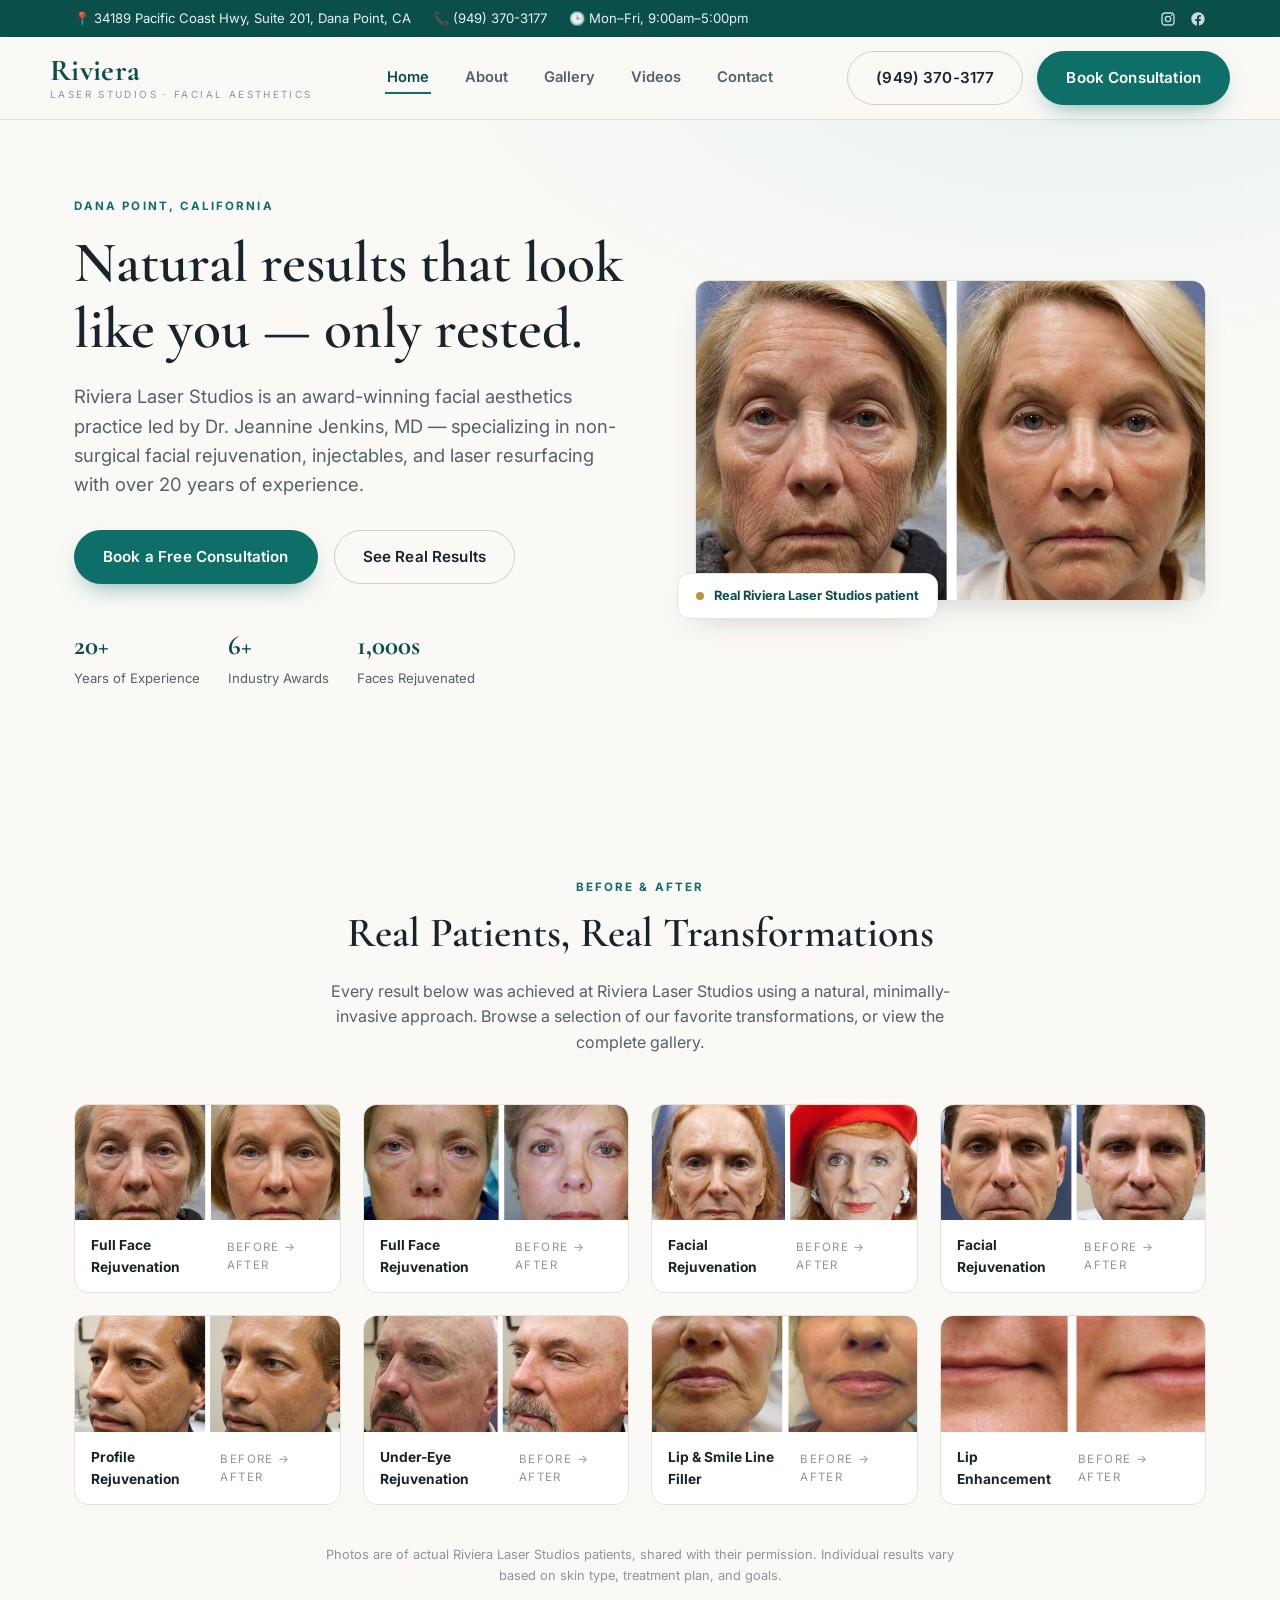
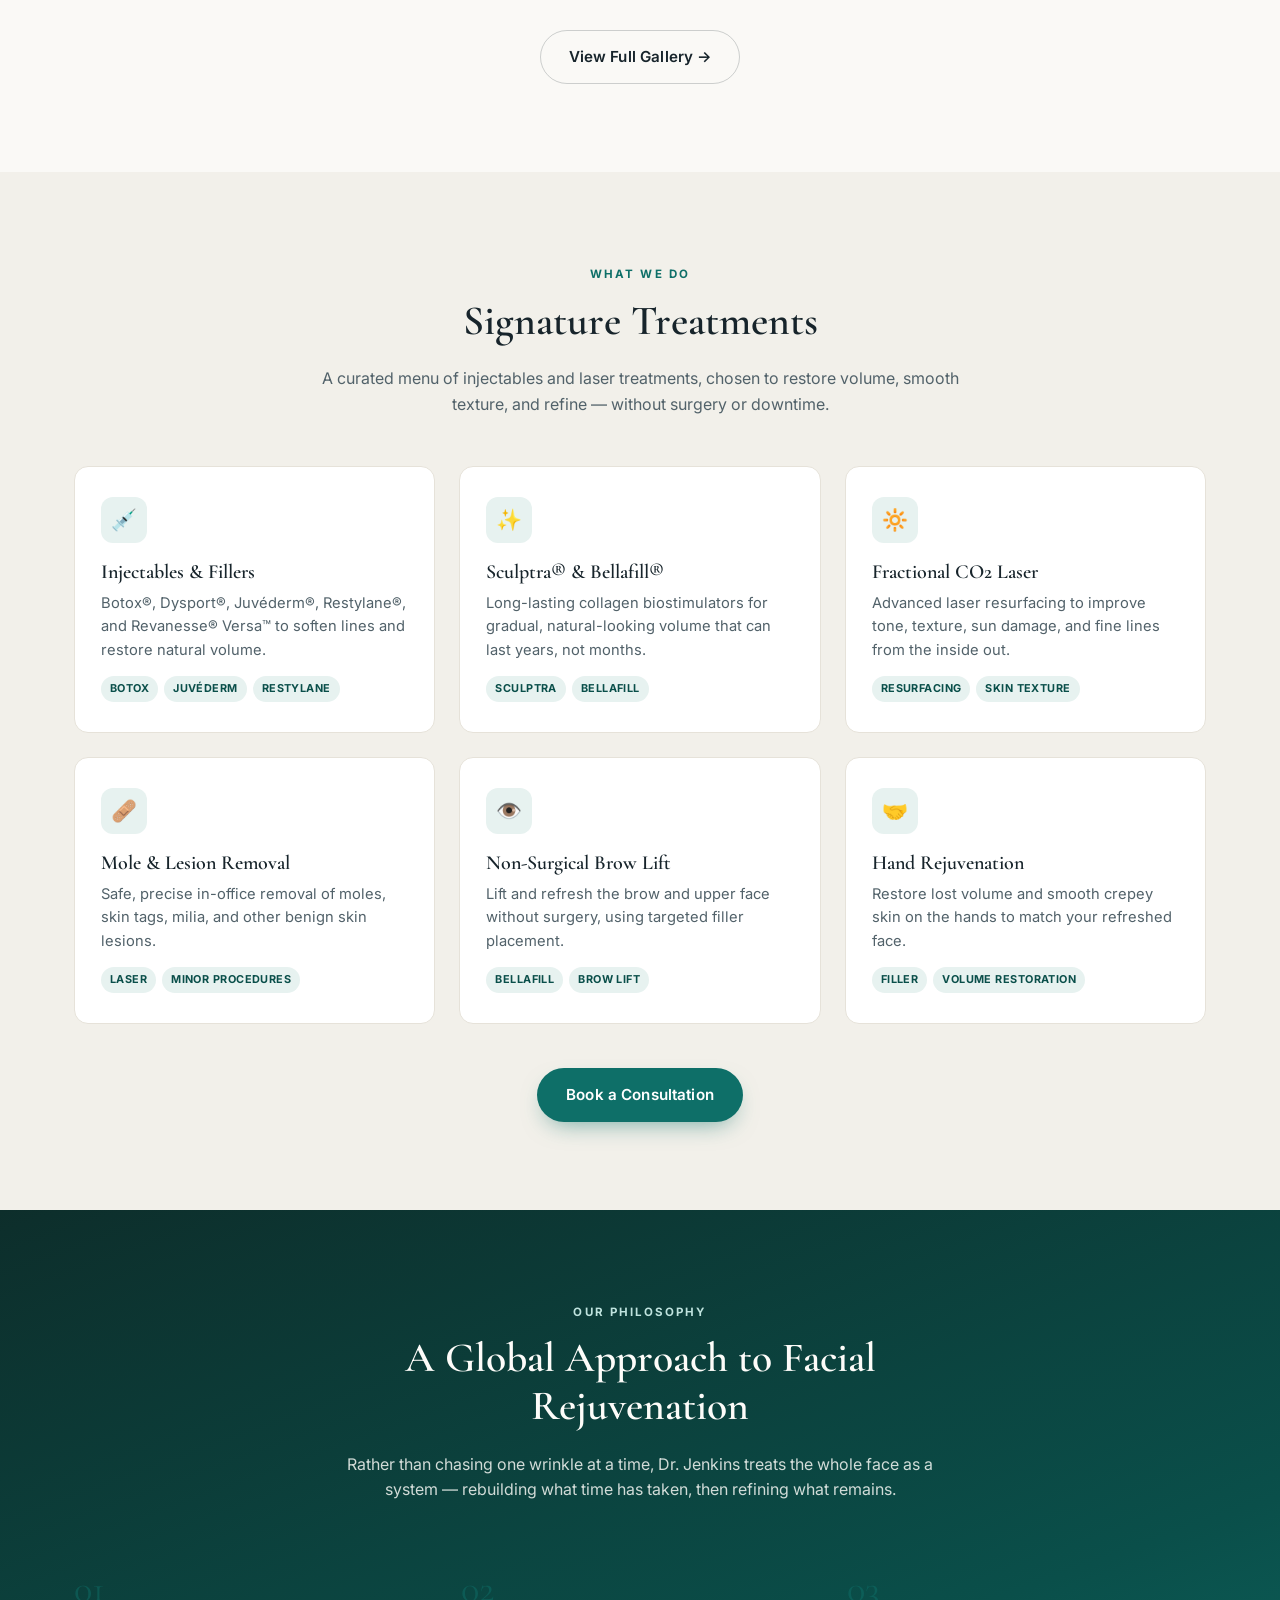
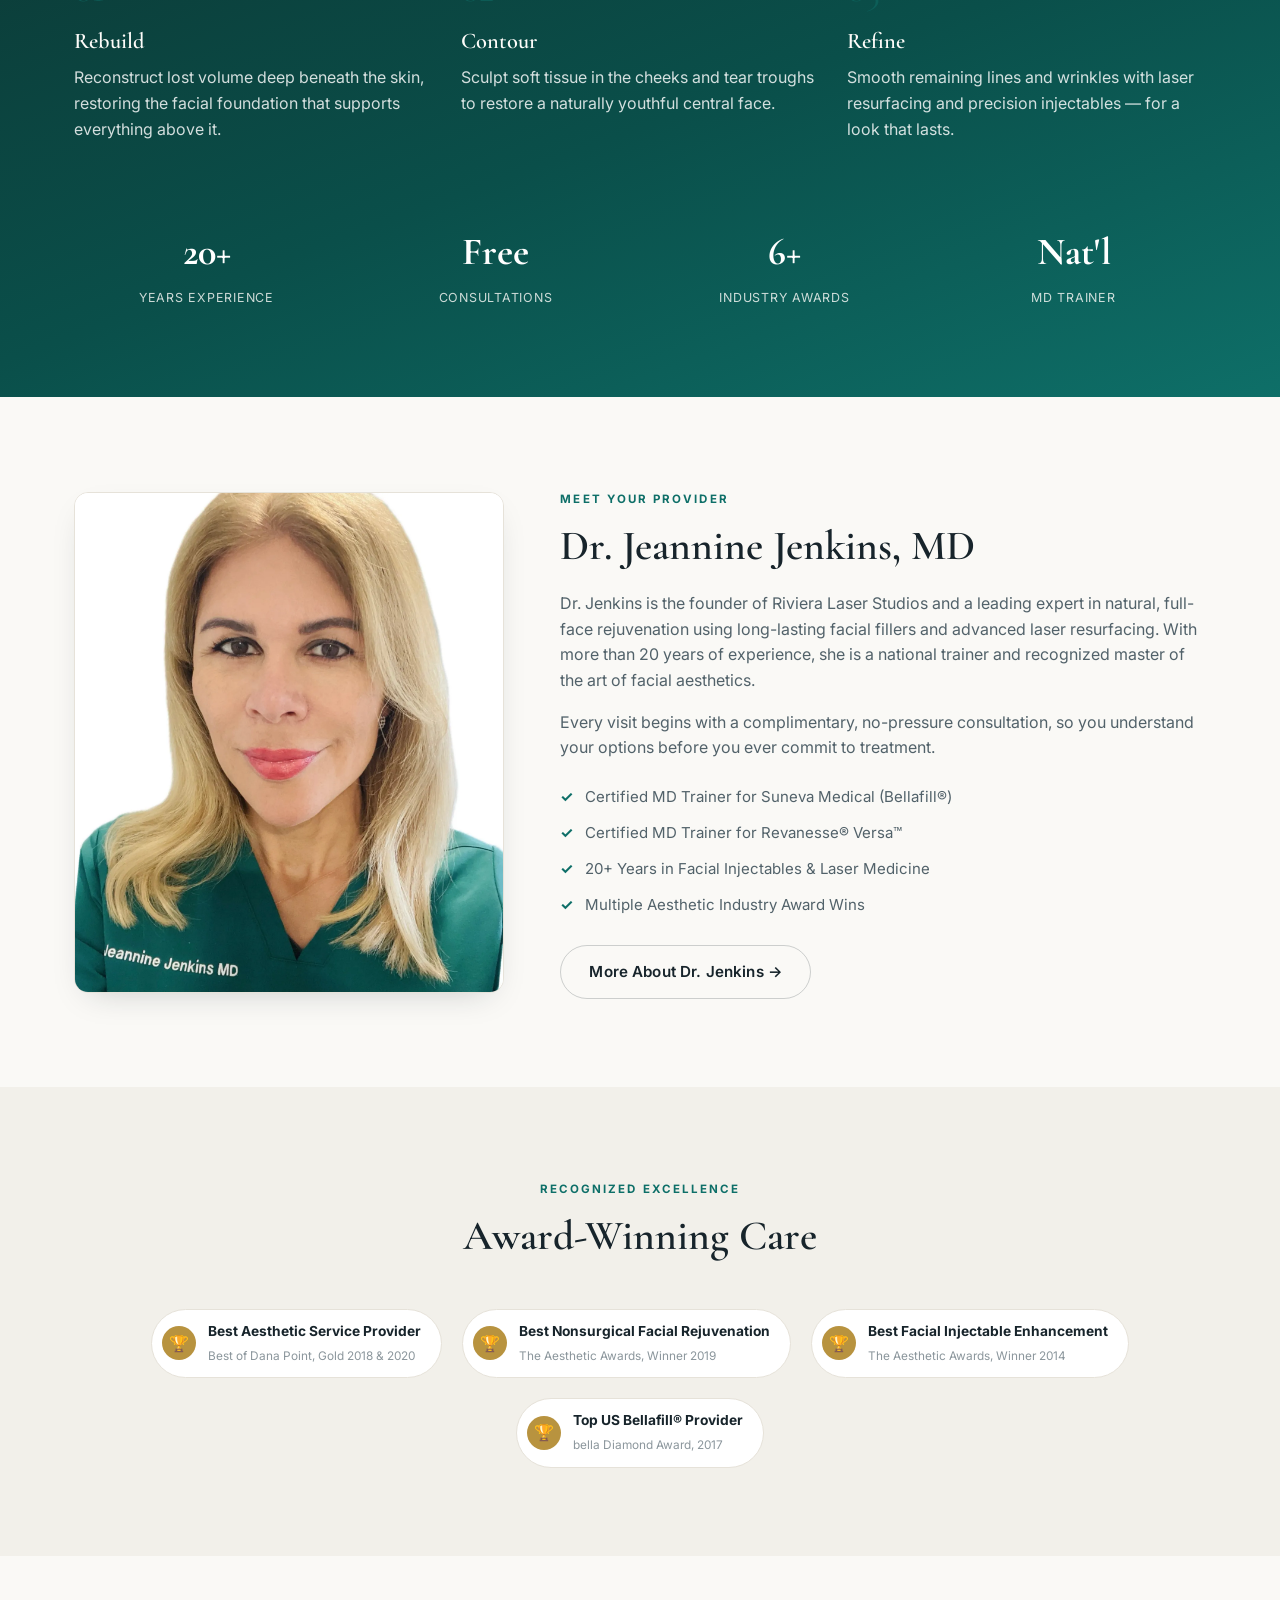
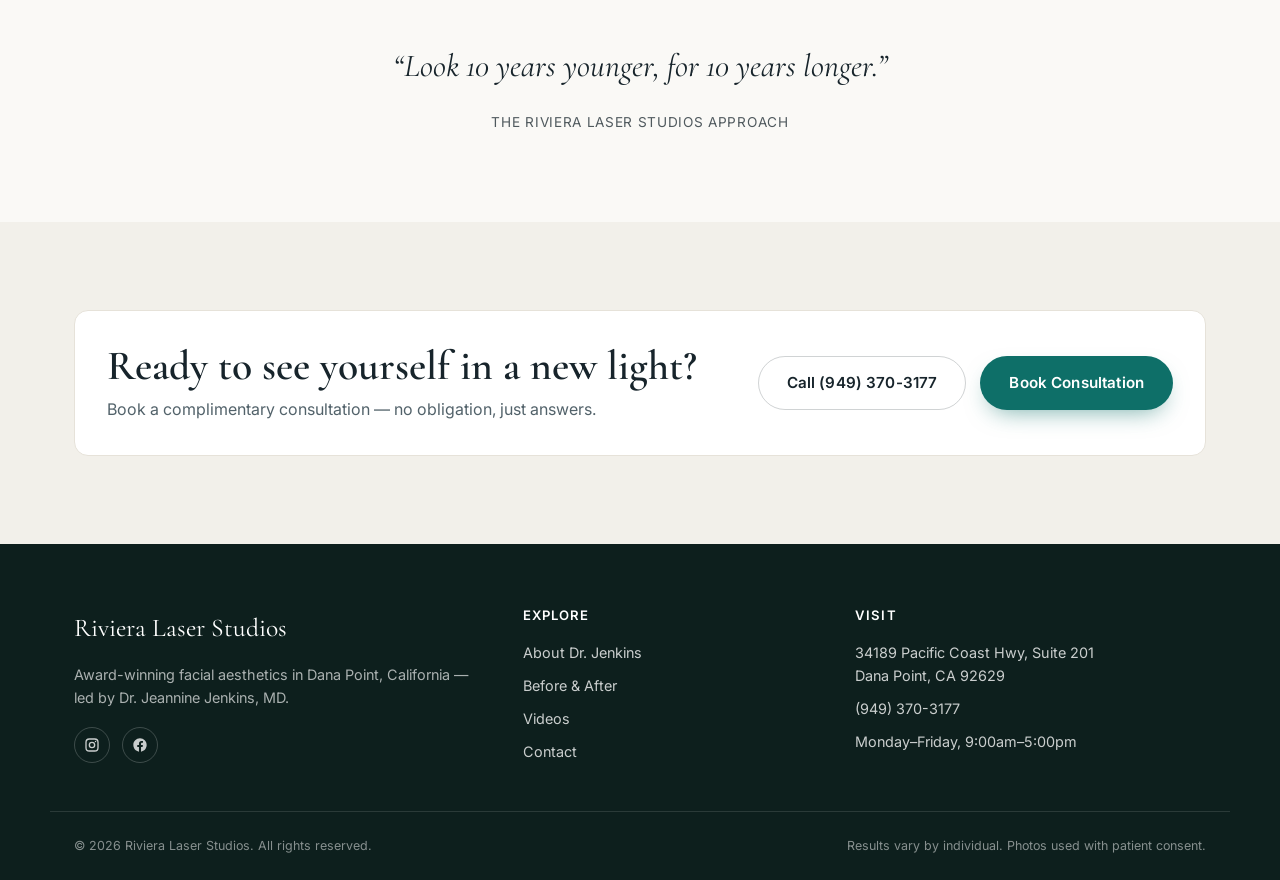
==== index.html @ 3d9b2b40 "Initial commit: Riviera Laser Studios website and source assets Adds the 5-page site (home, about, g" ====
<!DOCTYPE html>
<html lang="en">
<head>
<meta charset="UTF-8">
<meta name="viewport" content="width=device-width, initial-scale=1.0">
<title>Riviera Laser Studios | Facial Aesthetics in Dana Point, CA</title>
<meta name="description" content="Riviera Laser Studios in Dana Point, CA offers natural, long-lasting facial rejuvenation with Dr. Jeannine Jenkins, MD — injectables, laser resurfacing, and non-surgical facial aesthetics.">
<link rel="preconnect" href="https://fonts.googleapis.com">
<link rel="preconnect" href="https://fonts.gstatic.com" crossorigin>
<link href="https://fonts.googleapis.com/css2?family=Cormorant+Garamond:wght@500;600;700&family=Inter:wght@400;500;600;700&display=swap" rel="stylesheet">
<link rel="stylesheet" href="css/styles.css">
</head>
<body>

<div class="topbar">
  <div class="container">
    <div class="topbar-links">
      <a href="https://www.google.com/maps/search/?api=1&query=34189+Pacific+Coast+Hwy+Suite+201+Dana+Point+CA+92629" target="_blank" rel="noopener">📍 34189 Pacific Coast Hwy, Suite 201, Dana Point, CA</a>
      <a href="tel:+19493703177">📞 (949) 370-3177</a>
      <span>🕒 Mon–Fri, 9:00am–5:00pm</span>
    </div>
    <div class="topbar-social">
      <a href="https://www.instagram.com/drjeanninekoffordfaceartist/" aria-label="Instagram" target="_blank" rel="noopener"><svg xmlns="http://www.w3.org/2000/svg" viewBox="0 0 24 24" width="16" height="16" fill="none" stroke="currentColor" stroke-width="2"><rect x="3" y="3" width="18" height="18" rx="5"/><circle cx="12" cy="12" r="4"/><circle cx="17.3" cy="6.7" r="1.1" fill="currentColor" stroke="none"/></svg></a>
      <a href="https://www.facebook.com/RivieraLaserStudios/" aria-label="Facebook" target="_blank" rel="noopener"><svg xmlns="http://www.w3.org/2000/svg" viewBox="0 0 24 24" width="16" height="16" fill="currentColor"><path d="M22 12.06C22 6.505 17.523 2 12 2S2 6.505 2 12.06c0 5.02 3.657 9.184 8.438 9.94v-7.03H7.898v-2.91h2.54V9.845c0-2.507 1.492-3.89 3.777-3.89 1.094 0 2.238.195 2.238.195v2.46h-1.26c-1.243 0-1.63.771-1.63 1.562v1.875h2.773l-.443 2.91h-2.33V22c4.78-.756 8.437-4.92 8.437-9.94z"/></svg></a>
    </div>
  </div>
</div>

<header class="site-header">
  <div class="container nav">
    <a href="index.html" class="brand">
      <span class="brand-name">Riviera</span>
      <span class="brand-sub">Laser Studios · Facial Aesthetics</span>
    </a>
    <ul class="nav-links">
      <li><a href="index.html">Home</a></li>
      <li><a href="about.html">About</a></li>
      <li><a href="gallery.html">Gallery</a></li>
      <li><a href="videos.html">Videos</a></li>
      <li><a href="contact.html">Contact</a></li>
    </ul>
    <div class="nav-cta">
      <a href="tel:+19493703177" class="btn btn-outline">(949) 370-3177</a>
      <a href="contact.html" class="btn btn-primary">Book Consultation</a>
      <button class="nav-toggle" aria-label="Menu"><span></span><span></span><span></span></button>
    </div>
  </div>
</header>

<section class="hero">
  <div class="container hero-grid">
    <div>
      <span class="eyebrow">Dana Point, California</span>
      <h1>Natural results that look like&nbsp;you — only rested.</h1>
      <p class="lead">Riviera Laser Studios is an award-winning facial aesthetics practice led by Dr. Jeannine Jenkins, MD — specializing in non-surgical facial rejuvenation, injectables, and laser resurfacing with over 20 years of experience.</p>
      <div class="hero-cta">
        <a href="contact.html" class="btn btn-primary">Book a Free Consultation</a>
        <a href="#gallery" class="btn btn-outline">See Real Results</a>
      </div>
      <div class="hero-trust">
        <div><strong>20+</strong>Years of Experience</div>
        <div><strong>6+</strong>Industry Awards</div>
        <div><strong>1,000s</strong>Faces Rejuvenated</div>
      </div>
    </div>
    <div class="hero-visual">
      <div class="ba-showcase">
        <img src="assets/img/before-after/16-lm-before-and-after-full-face-2.jpg" alt="Before and after full face rejuvenation at Riviera Laser Studios">
      </div>
      <div class="ba-showcase-tag"><span class="dot"></span> Real Riviera Laser Studios patient</div>
    </div>
  </div>
</section>

<section class="section" id="gallery">
  <div class="container">
    <div class="section-head">
      <span class="eyebrow">Before &amp; After</span>
      <h2>Real Patients, Real Transformations</h2>
      <p>Every result below was achieved at Riviera Laser Studios using a natural, minimally-invasive approach. Browse a selection of our favorite transformations, or view the complete gallery.</p>
    </div>

    <div class="ba-grid">
      <div class="ba-card reveal" data-category="full-face" data-caption="Full Face Rejuvenation — combination filler &amp; laser resurfacing">
        <div class="ba-frame"><img data-full="assets/img/before-after/16-lm-before-and-after-full-face-2.jpg" src="assets/img/before-after/16-lm-before-and-after-full-face-2.jpg" alt="Before and after full face rejuvenation" loading="lazy"></div>
        <div class="ba-meta"><span class="ba-label">Full Face Rejuvenation</span><span class="ba-arrow">Before → After</span></div>
      </div>
      <div class="ba-card reveal" data-category="full-face" data-caption="Full Face Rejuvenation — volumizing filler &amp; skin resurfacing">
        <div class="ba-frame"><img data-full="assets/img/before-after/42-new_jk_before_and_after-1.jpg" src="assets/img/before-after/42-new_jk_before_and_after-1.jpg" alt="Before and after full face rejuvenation" loading="lazy"></div>
        <div class="ba-meta"><span class="ba-label">Full Face Rejuvenation</span><span class="ba-arrow">Before → After</span></div>
      </div>
      <div class="ba-card reveal" data-category="full-face" data-caption="Full Face Rejuvenation">
        <div class="ba-frame"><img data-full="assets/img/before-after/47-cs-before-and-after-front_2.jpg" src="assets/img/before-after/47-cs-before-and-after-front_2.jpg" alt="Before and after facial rejuvenation" loading="lazy"></div>
        <div class="ba-meta"><span class="ba-label">Facial Rejuvenation</span><span class="ba-arrow">Before → After</span></div>
      </div>
      <div class="ba-card reveal" data-category="full-face" data-caption="Facial Rejuvenation — smoothing forehead &amp; frown lines">
        <div class="ba-frame"><img data-full="assets/img/before-after/14-bw-front-before-and-after-2.jpg" src="assets/img/before-after/14-bw-front-before-and-after-2.jpg" alt="Before and after forehead and frown line treatment" loading="lazy"></div>
        <div class="ba-meta"><span class="ba-label">Facial Rejuvenation</span><span class="ba-arrow">Before → After</span></div>
      </div>
      <div class="ba-card reveal" data-category="profile" data-caption="Facial Rejuvenation — profile view">
        <div class="ba-frame"><img data-full="assets/img/before-after/17-ap-before-and-after-left-side-jk-2.jpg" src="assets/img/before-after/17-ap-before-and-after-left-side-jk-2.jpg" alt="Before and after profile facial rejuvenation" loading="lazy"></div>
        <div class="ba-meta"><span class="ba-label">Profile Rejuvenation</span><span class="ba-arrow">Before → After</span></div>
      </div>
      <div class="ba-card reveal" data-category="profile" data-caption="Under-eye &amp; facial rejuvenation — profile view">
        <div class="ba-frame"><img data-full="assets/img/before-after/12-hr-before-and-after-l-side-jk-2.jpg" src="assets/img/before-after/12-hr-before-and-after-l-side-jk-2.jpg" alt="Before and after under eye rejuvenation profile" loading="lazy"></div>
        <div class="ba-meta"><span class="ba-label">Under-Eye Rejuvenation</span><span class="ba-arrow">Before → After</span></div>
      </div>
      <div class="ba-card reveal" data-category="lips" data-caption="Lip &amp; smile line filler">
        <div class="ba-frame"><img data-full="assets/img/before-after/02-cc_before_and_after_photos.jpg" src="assets/img/before-after/02-cc_before_and_after_photos.jpg" alt="Before and after lip and smile line filler" loading="lazy"></div>
        <div class="ba-meta"><span class="ba-label">Lip &amp; Smile Line Filler</span><span class="ba-arrow">Before → After</span></div>
      </div>
      <div class="ba-card reveal" data-category="lips" data-caption="Lip Enhancement">
        <div class="ba-frame"><img data-full="assets/img/before-after/04-mc-before-and-after-lips.jpg" src="assets/img/before-after/04-mc-before-and-after-lips.jpg" alt="Before and after lip enhancement" loading="lazy"></div>
        <div class="ba-meta"><span class="ba-label">Lip Enhancement</span><span class="ba-arrow">Before → After</span></div>
      </div>
    </div>

    <p class="disclaimer-note">Photos are of actual Riviera Laser Studios patients, shared with their permission. Individual results vary based on skin type, treatment plan, and goals.</p>

    <div style="text-align:center; margin-top:44px;">
      <a href="gallery.html" class="btn btn-outline">View Full Gallery →</a>
    </div>
  </div>
</section>

<section class="section section--soft">
  <div class="container">
    <div class="section-head">
      <span class="eyebrow">What We Do</span>
      <h2>Signature Treatments</h2>
      <p>A curated menu of injectables and laser treatments, chosen to restore volume, smooth texture, and refine — without surgery or downtime.</p>
    </div>
    <div class="service-grid">
      <div class="service-card reveal">
        <div class="icon">💉</div>
        <h3>Injectables &amp; Fillers</h3>
        <p>Botox®, Dysport®, Juvéderm®, Restylane®, and Revanesse® Versa™ to soften lines and restore natural volume.</p>
        <div class="tags"><span>Botox</span><span>Juvéderm</span><span>Restylane</span></div>
      </div>
      <div class="service-card reveal">
        <div class="icon">✨</div>
        <h3>Sculptra® &amp; Bellafill®</h3>
        <p>Long-lasting collagen biostimulators for gradual, natural-looking volume that can last years, not months.</p>
        <div class="tags"><span>Sculptra</span><span>Bellafill</span></div>
      </div>
      <div class="service-card reveal">
        <div class="icon">🔆</div>
        <h3>Fractional CO2 Laser</h3>
        <p>Advanced laser resurfacing to improve tone, texture, sun damage, and fine lines from the inside out.</p>
        <div class="tags"><span>Resurfacing</span><span>Skin Texture</span></div>
      </div>
      <div class="service-card reveal">
        <div class="icon">🩹</div>
        <h3>Mole &amp; Lesion Removal</h3>
        <p>Safe, precise in-office removal of moles, skin tags, milia, and other benign skin lesions.</p>
        <div class="tags"><span>Laser</span><span>Minor Procedures</span></div>
      </div>
      <div class="service-card reveal">
        <div class="icon">👁️</div>
        <h3>Non-Surgical Brow Lift</h3>
        <p>Lift and refresh the brow and upper face without surgery, using targeted filler placement.</p>
        <div class="tags"><span>Bellafill</span><span>Brow Lift</span></div>
      </div>
      <div class="service-card reveal">
        <div class="icon">🤝</div>
        <h3>Hand Rejuvenation</h3>
        <p>Restore lost volume and smooth crepey skin on the hands to match your refreshed face.</p>
        <div class="tags"><span>Filler</span><span>Volume Restoration</span></div>
      </div>
    </div>
    <div style="text-align:center; margin-top:44px;">
      <a href="contact.html" class="btn btn-primary">Book a Consultation</a>
    </div>
  </div>
</section>

<section class="section section--dark">
  <div class="container">
    <div class="section-head">
      <span class="eyebrow" style="color:#bfe3de;">Our Philosophy</span>
      <h2>A Global Approach to Facial Rejuvenation</h2>
      <p>Rather than chasing one wrinkle at a time, Dr. Jenkins treats the whole face as a system — rebuilding what time has taken, then refining what remains.</p>
    </div>
    <div class="steps" style="margin-bottom:64px;">
      <div class="step reveal">
        <span class="num">01</span>
        <h3>Rebuild</h3>
        <p style="color:rgba(255,255,255,0.82);">Reconstruct lost volume deep beneath the skin, restoring the facial foundation that supports everything above it.</p>
      </div>
      <div class="step reveal">
        <span class="num">02</span>
        <h3>Contour</h3>
        <p style="color:rgba(255,255,255,0.82);">Sculpt soft tissue in the cheeks and tear troughs to restore a naturally youthful central face.</p>
      </div>
      <div class="step reveal">
        <span class="num">03</span>
        <h3>Refine</h3>
        <p style="color:rgba(255,255,255,0.82);">Smooth remaining lines and wrinkles with laser resurfacing and precision injectables — for a look that lasts.</p>
      </div>
    </div>
    <div class="stat-strip">
      <div class="stat"><strong>20+</strong><span>Years Experience</span></div>
      <div class="stat"><strong>Free</strong><span>Consultations</span></div>
      <div class="stat"><strong>6+</strong><span>Industry Awards</span></div>
      <div class="stat"><strong>Nat'l</strong><span>MD Trainer</span></div>
    </div>
  </div>
</section>

<section class="section">
  <div class="container about-grid">
    <div class="doctor-photo reveal">
      <img src="assets/img/doctor.webp" alt="Dr. Jeannine Jenkins, MD, founder of Riviera Laser Studios">
    </div>
    <div class="reveal">
      <span class="eyebrow">Meet Your Provider</span>
      <h2>Dr. Jeannine Jenkins, MD</h2>
      <p>Dr. Jenkins is the founder of Riviera Laser Studios and a leading expert in natural, full-face rejuvenation using long-lasting facial fillers and advanced laser resurfacing. With more than 20 years of experience, she is a national trainer and recognized master of the art of facial aesthetics.</p>
      <p>Every visit begins with a complimentary, no-pressure consultation, so you understand your options before you ever commit to treatment.</p>
      <ul class="credential-list">
        <li><span class="mark">✓</span> Certified MD Trainer for Suneva Medical (Bellafill®)</li>
        <li><span class="mark">✓</span> Certified MD Trainer for Revanesse® Versa™</li>
        <li><span class="mark">✓</span> 20+ Years in Facial Injectables &amp; Laser Medicine</li>
        <li><span class="mark">✓</span> Multiple Aesthetic Industry Award Wins</li>
      </ul>
      <div style="margin-top:28px;">
        <a href="about.html" class="btn btn-outline">More About Dr. Jenkins →</a>
      </div>
    </div>
  </div>
</section>

<section class="section section--soft">
  <div class="container">
    <div class="section-head">
      <span class="eyebrow">Recognized Excellence</span>
      <h2>Award-Winning Care</h2>
    </div>
    <div class="award-strip">
      <div class="award-pill"><div class="badge">🏆</div><div class="txt"><strong>Best Aesthetic Service Provider</strong><span>Best of Dana Point, Gold 2018 &amp; 2020</span></div></div>
      <div class="award-pill"><div class="badge">🏆</div><div class="txt"><strong>Best Nonsurgical Facial Rejuvenation</strong><span>The Aesthetic Awards, Winner 2019</span></div></div>
      <div class="award-pill"><div class="badge">🏆</div><div class="txt"><strong>Best Facial Injectable Enhancement</strong><span>The Aesthetic Awards, Winner 2014</span></div></div>
      <div class="award-pill"><div class="badge">🏆</div><div class="txt"><strong>Top US Bellafill® Provider</strong><span>bella Diamond Award, 2017</span></div></div>
    </div>
  </div>
</section>

<section class="section">
  <div class="container">
    <div class="quote-block reveal">
      <blockquote>“Look 10 years younger, for 10 years longer.”</blockquote>
      <cite>The Riviera Laser Studios Approach</cite>
    </div>
  </div>
</section>

<section class="section section--soft">
  <div class="container">
    <div class="info-card cta-band">
      <div>
        <h2>Ready to see yourself in a new light?</h2>
        <p style="margin:0;">Book a complimentary consultation — no obligation, just answers.</p>
      </div>
      <div class="cta-actions">
        <a href="tel:+19493703177" class="btn btn-outline">Call (949) 370-3177</a>
        <a href="contact.html" class="btn btn-primary">Book Consultation</a>
      </div>
    </div>
  </div>
</section>

<footer class="site-footer">
  <div class="container footer-grid">
    <div>
      <span class="brand-name" style="font-family:var(--font-display); font-size:1.6rem;">Riviera Laser Studios</span>
      <p style="margin-top:14px;">Award-winning facial aesthetics in Dana Point, California — led by Dr. Jeannine Jenkins, MD.</p>
      <div class="footer-social">
        <a href="https://www.instagram.com/drjeanninekoffordfaceartist/" aria-label="Instagram" target="_blank" rel="noopener"><svg xmlns="http://www.w3.org/2000/svg" viewBox="0 0 24 24" width="16" height="16" fill="none" stroke="currentColor" stroke-width="2"><rect x="3" y="3" width="18" height="18" rx="5"/><circle cx="12" cy="12" r="4"/><circle cx="17.3" cy="6.7" r="1.1" fill="currentColor" stroke="none"/></svg></a>
        <a href="https://www.facebook.com/RivieraLaserStudios/" aria-label="Facebook" target="_blank" rel="noopener"><svg xmlns="http://www.w3.org/2000/svg" viewBox="0 0 24 24" width="16" height="16" fill="currentColor"><path d="M22 12.06C22 6.505 17.523 2 12 2S2 6.505 2 12.06c0 5.02 3.657 9.184 8.438 9.94v-7.03H7.898v-2.91h2.54V9.845c0-2.507 1.492-3.89 3.777-3.89 1.094 0 2.238.195 2.238.195v2.46h-1.26c-1.243 0-1.63.771-1.63 1.562v1.875h2.773l-.443 2.91h-2.33V22c4.78-.756 8.437-4.92 8.437-9.94z"/></svg></a>
      </div>
    </div>
    <div>
      <h4>Explore</h4>
      <ul class="footer-links">
        <li><a href="about.html">About Dr. Jenkins</a></li>
        <li><a href="gallery.html">Before &amp; After</a></li>
        <li><a href="videos.html">Videos</a></li>
        <li><a href="contact.html">Contact</a></li>
      </ul>
    </div>
    <div>
      <h4>Visit</h4>
      <ul class="footer-links">
        <li><a href="https://www.google.com/maps/search/?api=1&query=34189+Pacific+Coast+Hwy+Suite+201+Dana+Point+CA+92629" target="_blank" rel="noopener">34189 Pacific Coast Hwy, Suite 201<br>Dana Point, CA 92629</a></li>
        <li><a href="tel:+19493703177">(949) 370-3177</a></li>
        <li>Monday–Friday, 9:00am–5:00pm</li>
      </ul>
    </div>
  </div>
  <div class="container footer-bottom">
    <span>© 2026 Riviera Laser Studios. All rights reserved.</span>
    <span>Results vary by individual. Photos used with patient consent.</span>
  </div>
</footer>

<div class="lightbox" id="lightbox">
  <button class="lightbox-close" aria-label="Close">&times;</button>
  <button class="lightbox-nav lightbox-prev" aria-label="Previous">&#8249;</button>
  <div class="lightbox-inner">
    <img src="" alt="">
    <div class="lightbox-caption"></div>
  </div>
  <button class="lightbox-nav lightbox-next" aria-label="Next">&#8250;</button>
</div>

<script src="js/script.js"></script>
</body>
</html>
---- css/styles.css ----
/* ===========================================================
   Riviera Laser Studios — shared styles
   =========================================================== */

:root {
  --bg: #faf9f6;
  --surface: #ffffff;
  --surface-soft: #f2f0ea;
  --ink: #17242b;
  --ink-soft: #52626a;
  --ink-faint: #8b969c;
  --teal: #0e6f68;
  --teal-dark: #0a4f4a;
  --teal-pale: #e7f2f0;
  --gold: #b8933f;
  --border: #e6e2d9;
  --shadow: 0 12px 32px -16px rgba(23, 36, 43, 0.25);
  --radius: 14px;
  --maxw: 1180px;
  --font-display: "Cormorant Garamond", Georgia, serif;
  --font-body: "Inter", -apple-system, BlinkMacSystemFont, "Segoe UI", sans-serif;
}

* { box-sizing: border-box; }
html { scroll-behavior: smooth; }

body {
  margin: 0;
  font-family: var(--font-body);
  color: var(--ink);
  background: var(--bg);
  line-height: 1.6;
  -webkit-font-smoothing: antialiased;
}

img { max-width: 100%; display: block; }

a { color: inherit; text-decoration: none; }

h1, h2, h3, h4 {
  font-family: var(--font-display);
  font-weight: 600;
  line-height: 1.15;
  margin: 0 0 0.5em;
  color: var(--ink);
}

h1 { font-size: clamp(2.4rem, 5vw, 3.6rem); }
h2 { font-size: clamp(1.9rem, 3.4vw, 2.6rem); }
h3 { font-size: 1.4rem; }

p { margin: 0 0 1em; color: var(--ink-soft); }

.container {
  max-width: var(--maxw);
  margin: 0 auto;
  padding: 0 24px;
}

.eyebrow {
  display: inline-block;
  font-family: var(--font-body);
  font-size: 0.72rem;
  letter-spacing: 0.18em;
  text-transform: uppercase;
  color: var(--teal);
  font-weight: 700;
  margin-bottom: 14px;
}

.section {
  padding: 88px 0;
}
.section--tight { padding: 56px 0; }
.section--soft { background: var(--surface-soft); }
.section--dark {
  background: linear-gradient(160deg, #0d2e2b, #0a4f4a 60%, #0e6f68);
  color: #fdfcf9;
}
.section--dark h2, .section--dark h3 { color: #fdfcf9; }
.section--dark p { color: rgba(253, 252, 249, 0.82); }

.section-head {
  max-width: 640px;
  margin: 0 auto 48px;
  text-align: center;
}
.section-head p { margin: 0; }

/* ---------- Buttons ---------- */
.btn {
  display: inline-flex;
  align-items: center;
  gap: 8px;
  padding: 14px 28px;
  border-radius: 999px;
  font-weight: 600;
  font-size: 0.95rem;
  letter-spacing: 0.01em;
  border: 1px solid transparent;
  cursor: pointer;
  transition: transform 0.18s ease, box-shadow 0.18s ease, background 0.18s ease, color .18s ease;
  white-space: nowrap;
}
.btn:hover { transform: translateY(-2px); }
.btn-primary {
  background: var(--teal);
  color: #fff;
  box-shadow: 0 10px 24px -10px rgba(14, 111, 104, 0.6);
}
.btn-primary:hover { background: var(--teal-dark); }
.btn-outline {
  background: transparent;
  border-color: rgba(23,36,43,0.2);
  color: var(--ink);
}
.btn-outline:hover { border-color: var(--teal); color: var(--teal); }
.btn-light {
  background: #fff;
  color: var(--teal-dark);
}
.btn-light:hover { background: #f0efe9; }
.btn-ghost-light {
  background: transparent;
  border-color: rgba(255,255,255,0.5);
  color: #fff;
}
.btn-ghost-light:hover { border-color: #fff; background: rgba(255,255,255,0.1); }
.btn-block { width: 100%; justify-content: center; }

/* ---------- Topbar ---------- */
.topbar {
  background: var(--teal-dark);
  color: rgba(255,255,255,0.92);
  font-size: 0.82rem;
}
.topbar .container {
  display: flex;
  align-items: center;
  justify-content: space-between;
  gap: 16px;
  padding-top: 8px;
  padding-bottom: 8px;
  flex-wrap: wrap;
}
.topbar-links { display: flex; gap: 22px; flex-wrap: wrap; }
.topbar-links a { display: inline-flex; align-items: center; gap: 6px; }
.topbar-links a:hover { color: #fff; text-decoration: underline; }
.topbar-social { display: flex; gap: 14px; align-items: center; }
.topbar-social a { opacity: 0.85; display: inline-flex; align-items: center; }
.topbar-social a:hover { opacity: 1; }

/* ---------- Header / Nav ---------- */
.site-header {
  background: rgba(250, 249, 246, 0.92);
  backdrop-filter: blur(8px);
  position: sticky;
  top: 0;
  z-index: 100;
  border-bottom: 1px solid var(--border);
}
.nav {
  display: flex;
  align-items: center;
  justify-content: space-between;
  padding: 14px 0;
}
.brand {
  display: flex;
  flex-direction: column;
  line-height: 1;
}
.brand .brand-name {
  font-family: var(--font-display);
  font-size: 1.9rem;
  font-weight: 700;
  color: var(--teal-dark);
  letter-spacing: 0.01em;
}
.brand .brand-sub {
  font-size: 0.62rem;
  letter-spacing: 0.24em;
  text-transform: uppercase;
  color: var(--ink-faint);
  margin-top: 4px;
}
.nav-links {
  display: flex;
  align-items: center;
  gap: 32px;
  list-style: none;
  margin: 0;
  padding: 0;
  font-size: 0.92rem;
  font-weight: 600;
}
.nav-links a {
  color: var(--ink-soft);
  padding: 6px 2px;
  border-bottom: 2px solid transparent;
}
.nav-links a:hover,
.nav-links a.active {
  color: var(--teal-dark);
  border-color: var(--teal);
}
.nav-cta { display: flex; align-items: center; gap: 14px; }
.nav-toggle {
  display: none;
  background: none;
  border: none;
  cursor: pointer;
  padding: 6px;
}
.nav-toggle span {
  display: block;
  width: 24px;
  height: 2px;
  background: var(--ink);
  margin: 5px 0;
  transition: 0.2s;
}

@media (max-width: 900px) {
  .nav-links {
    position: absolute;
    top: 100%;
    left: 0;
    right: 0;
    background: var(--surface);
    flex-direction: column;
    align-items: flex-start;
    gap: 0;
    padding: 8px 24px 20px;
    border-bottom: 1px solid var(--border);
    box-shadow: var(--shadow);
    display: none;
  }
  .nav-links.open { display: flex; }
  .nav-links li { width: 100%; }
  .nav-links a { display: block; padding: 12px 0; border-bottom: 1px solid var(--border); }
  .nav-cta .btn-outline { display: none; }
  .nav-toggle { display: block; }
}

/* ---------- Hero ---------- */
.hero {
  position: relative;
  padding: 72px 0 96px;
  overflow: hidden;
  background:
    radial-gradient(1100px 500px at 85% -10%, var(--teal-pale), transparent 60%),
    var(--bg);
}
.hero-grid {
  display: grid;
  grid-template-columns: 1.05fr 0.95fr;
  gap: 56px;
  align-items: center;
}
.hero h1 { margin-bottom: 20px; }
.hero .lead { font-size: 1.15rem; max-width: 46ch; }
.hero-cta { display: flex; gap: 16px; margin-top: 30px; flex-wrap: wrap; }
.hero-trust {
  margin-top: 40px;
  display: flex;
  gap: 28px;
  flex-wrap: wrap;
}
.hero-trust div { font-size: 0.82rem; color: var(--ink-soft); }
.hero-trust strong {
  display: block;
  font-family: var(--font-display);
  font-size: 1.7rem;
  color: var(--teal-dark);
}

.hero-visual {
  position: relative;
}
.ba-showcase {
  border-radius: var(--radius);
  overflow: hidden;
  box-shadow: var(--shadow);
  border: 1px solid var(--border);
  background: #fff;
}
.ba-showcase img { width: 100%; height: auto; }
.ba-showcase-tag {
  position: absolute;
  bottom: -18px;
  left: -18px;
  background: #fff;
  border: 1px solid var(--border);
  border-radius: 12px;
  padding: 12px 18px;
  box-shadow: var(--shadow);
  font-size: 0.8rem;
  font-weight: 700;
  color: var(--teal-dark);
  display: flex;
  align-items: center;
  gap: 10px;
}
.ba-showcase-tag span.dot {
  width: 8px; height: 8px; border-radius: 50%; background: var(--gold);
  display: inline-block;
}

@media (max-width: 900px) {
  .hero-grid { grid-template-columns: 1fr; }
  .hero-visual { order: -1; }
}

/* ---------- Before / After grid (composite images) ---------- */
.ba-grid {
  display: grid;
  grid-template-columns: repeat(4, 1fr);
  gap: 22px;
}
@media (max-width: 1000px) { .ba-grid { grid-template-columns: repeat(2, 1fr); } }
@media (max-width: 560px) { .ba-grid { grid-template-columns: 1fr; } }

.ba-card {
  background: var(--surface);
  border: 1px solid var(--border);
  border-radius: var(--radius);
  overflow: hidden;
  cursor: zoom-in;
  transition: transform 0.2s ease, box-shadow 0.2s ease;
}
.ba-card:hover { transform: translateY(-4px); box-shadow: var(--shadow); }
.ba-card .ba-frame {
  aspect-ratio: 16 / 7;
  background: #f4f2ec;
  display: flex;
  align-items: center;
  justify-content: center;
  overflow: hidden;
}
.ba-card .ba-frame img { width: 100%; height: 100%; object-fit: cover; }
.ba-card .ba-meta {
  padding: 14px 16px;
  display: flex;
  align-items: center;
  justify-content: space-between;
  gap: 10px;
}
.ba-card .ba-label {
  font-size: 0.86rem;
  font-weight: 700;
  color: var(--ink);
}
.ba-card .ba-arrow {
  font-size: 0.72rem;
  letter-spacing: 0.12em;
  text-transform: uppercase;
  color: var(--ink-faint);
}

.gallery-toolbar {
  display: flex;
  flex-wrap: wrap;
  gap: 10px;
  justify-content: center;
  margin-bottom: 40px;
}
.filter-btn {
  border: 1px solid var(--border);
  background: #fff;
  padding: 9px 18px;
  border-radius: 999px;
  font-size: 0.82rem;
  font-weight: 600;
  cursor: pointer;
  color: var(--ink-soft);
  transition: all 0.15s ease;
}
.filter-btn:hover { border-color: var(--teal); color: var(--teal-dark); }
.filter-btn.active { background: var(--teal); border-color: var(--teal); color: #fff; }

.disclaimer-note {
  text-align: center;
  font-size: 0.8rem;
  color: var(--ink-faint);
  max-width: 640px;
  margin: 40px auto 0;
}

/* ---------- Lightbox ---------- */
.lightbox {
  position: fixed;
  inset: 0;
  background: rgba(10, 16, 19, 0.92);
  display: none;
  align-items: center;
  justify-content: center;
  z-index: 1000;
  padding: 30px;
}
.lightbox.open { display: flex; }
.lightbox-inner { max-width: 1100px; width: 100%; text-align: center; }
.lightbox-inner img {
  width: 100%;
  border-radius: 10px;
  box-shadow: 0 30px 80px rgba(0,0,0,0.5);
}
.lightbox-caption {
  color: #fff;
  margin-top: 16px;
  font-size: 0.9rem;
  opacity: 0.85;
}
.lightbox-close {
  position: absolute;
  top: 24px;
  right: 30px;
  color: #fff;
  font-size: 2rem;
  background: none;
  border: none;
  cursor: pointer;
  line-height: 1;
}
.lightbox-nav {
  position: absolute;
  top: 50%;
  transform: translateY(-50%);
  background: rgba(255,255,255,0.12);
  border: none;
  color: #fff;
  width: 48px;
  height: 48px;
  border-radius: 50%;
  font-size: 1.4rem;
  cursor: pointer;
}
.lightbox-nav:hover { background: rgba(255,255,255,0.24); }
.lightbox-prev { left: 24px; }
.lightbox-next { right: 24px; }
@media (max-width: 640px) {
  .lightbox-nav { width: 40px; height: 40px; font-size: 1.1rem; }
}

/* ---------- Service cards ---------- */
.service-grid {
  display: grid;
  grid-template-columns: repeat(3, 1fr);
  gap: 24px;
}
@media (max-width: 950px) { .service-grid { grid-template-columns: repeat(2, 1fr); } }
@media (max-width: 620px) { .service-grid { grid-template-columns: 1fr; } }

.service-card {
  background: var(--surface);
  border: 1px solid var(--border);
  border-radius: var(--radius);
  padding: 30px 26px;
  transition: transform 0.2s ease, box-shadow 0.2s ease, border-color 0.2s ease;
}
.service-card:hover {
  transform: translateY(-4px);
  box-shadow: var(--shadow);
  border-color: transparent;
}
.service-card .icon {
  width: 46px; height: 46px;
  border-radius: 12px;
  background: var(--teal-pale);
  color: var(--teal-dark);
  display: flex; align-items: center; justify-content: center;
  margin-bottom: 18px;
  font-size: 1.3rem;
}
.service-card h3 { margin-bottom: 8px; font-size: 1.25rem; }
.service-card p { margin: 0; font-size: 0.92rem; }
.service-card .tags {
  margin-top: 14px;
  display: flex;
  flex-wrap: wrap;
  gap: 6px;
}
.service-card .tags span {
  font-size: 0.68rem;
  letter-spacing: 0.04em;
  text-transform: uppercase;
  color: var(--teal-dark);
  background: var(--teal-pale);
  padding: 4px 9px;
  border-radius: 999px;
  font-weight: 700;
}

/* ---------- Stat / trust strip ---------- */
.stat-strip {
  display: grid;
  grid-template-columns: repeat(4, 1fr);
  gap: 24px;
  text-align: center;
}
@media (max-width: 800px) { .stat-strip { grid-template-columns: repeat(2, 1fr); } }
.stat-strip .stat strong {
  display: block;
  font-family: var(--font-display);
  font-size: 2.4rem;
  color: #fff;
}
.stat-strip .stat span {
  font-size: 0.78rem;
  letter-spacing: 0.06em;
  text-transform: uppercase;
  opacity: 0.8;
}

/* ---------- Awards ---------- */
.award-strip {
  display: flex;
  gap: 20px;
  flex-wrap: wrap;
  justify-content: center;
}
.award-pill {
  display: flex;
  align-items: center;
  gap: 12px;
  background: var(--surface);
  border: 1px solid var(--border);
  border-radius: 999px;
  padding: 10px 20px 10px 10px;
}
.award-pill .badge {
  width: 34px; height: 34px;
  border-radius: 50%;
  background: var(--gold);
  color: #fff;
  display: flex; align-items: center; justify-content: center;
  font-size: 1rem;
  flex-shrink: 0;
}
.award-pill .txt strong { display: block; font-size: 0.86rem; }
.award-pill .txt span { font-size: 0.74rem; color: var(--ink-faint); }

.award-photos {
  display: grid;
  grid-template-columns: repeat(2, 1fr);
  gap: 20px;
  margin-top: 40px;
}
@media (max-width: 640px) { .award-photos { grid-template-columns: 1fr; } }
.award-photos figure {
  margin: 0;
  border-radius: var(--radius);
  overflow: hidden;
  border: 1px solid var(--border);
  background: #fff;
}
.award-photos img { width: 100%; aspect-ratio: 4/3; object-fit: cover; }
.award-photos figcaption {
  padding: 12px 16px;
  font-size: 0.82rem;
  color: var(--ink-soft);
}

/* ---------- About / doctor ---------- */
.about-grid {
  display: grid;
  grid-template-columns: 0.8fr 1.2fr;
  gap: 56px;
  align-items: center;
}
@media (max-width: 900px) { .about-grid { grid-template-columns: 1fr; } }
.doctor-photo {
  border-radius: var(--radius);
  overflow: hidden;
  box-shadow: var(--shadow);
  border: 1px solid var(--border);
  background: #fff;
}
.doctor-photo img { width: 100%; }
.credential-list {
  list-style: none;
  margin: 24px 0 0;
  padding: 0;
  display: grid;
  gap: 12px;
}
.credential-list li {
  display: flex;
  gap: 12px;
  align-items: flex-start;
  font-size: 0.94rem;
  color: var(--ink-soft);
}
.credential-list li .mark {
  color: var(--teal);
  font-weight: 700;
  flex-shrink: 0;
}

/* ---------- Testimonial ---------- */
.quote-block {
  max-width: 780px;
  margin: 0 auto;
  text-align: center;
}
.quote-block blockquote {
  font-family: var(--font-display);
  font-size: clamp(1.4rem, 2.6vw, 2rem);
  font-style: italic;
  margin: 0 0 20px;
  line-height: 1.4;
}
.quote-block cite {
  font-style: normal;
  font-size: 0.85rem;
  letter-spacing: 0.05em;
  text-transform: uppercase;
  opacity: 0.75;
}

/* ---------- CTA band ---------- */
.cta-band {
  display: flex;
  align-items: center;
  justify-content: space-between;
  gap: 24px;
  flex-wrap: wrap;
}
.cta-band h2 { margin-bottom: 6px; }
.cta-band .cta-actions { display: flex; gap: 14px; flex-wrap: wrap; }

/* ---------- Contact ---------- */
.contact-grid {
  display: grid;
  grid-template-columns: 1fr 1fr;
  gap: 48px;
  align-items: start;
}
@media (max-width: 900px) { .contact-grid { grid-template-columns: 1fr; } }
.info-card {
  background: var(--surface);
  border: 1px solid var(--border);
  border-radius: var(--radius);
  padding: 32px;
}
.info-row {
  display: flex;
  gap: 16px;
  padding: 16px 0;
  border-bottom: 1px solid var(--border);
}
.info-row:last-child { border-bottom: none; }
.info-row .ic {
  width: 40px; height: 40px;
  border-radius: 10px;
  background: var(--teal-pale);
  color: var(--teal-dark);
  display: flex; align-items: center; justify-content: center;
  flex-shrink: 0;
}
.info-row h4 { margin: 0 0 4px; font-family: var(--font-body); font-size: 0.9rem; text-transform: uppercase; letter-spacing: 0.05em; color: var(--ink-faint); }
.info-row a, .info-row p { margin: 0; font-size: 1rem; color: var(--ink); font-weight: 600;}
.info-row a:hover { color: var(--teal); }

.map-embed {
  border-radius: var(--radius);
  overflow: hidden;
  border: 1px solid var(--border);
  box-shadow: var(--shadow);
}
.map-embed iframe { width: 100%; height: 320px; border: 0; display: block; }

.form-field { margin-bottom: 18px; }
.form-field label {
  display: block;
  font-size: 0.82rem;
  font-weight: 700;
  margin-bottom: 6px;
  color: var(--ink);
}
.form-field input,
.form-field select,
.form-field textarea {
  width: 100%;
  padding: 12px 14px;
  border-radius: 10px;
  border: 1px solid var(--border);
  background: #fff;
  font: inherit;
  color: var(--ink);
}
.form-field input:focus,
.form-field select:focus,
.form-field textarea:focus {
  outline: none;
  border-color: var(--teal);
  box-shadow: 0 0 0 3px var(--teal-pale);
}
.form-row { display: grid; grid-template-columns: 1fr 1fr; gap: 16px; }
@media (max-width: 560px) { .form-row { grid-template-columns: 1fr; } }
.form-note {
  font-size: 0.78rem;
  color: var(--ink-faint);
  margin-top: 10px;
}
.form-success {
  display: none;
  background: var(--teal-pale);
  color: var(--teal-dark);
  border-radius: 10px;
  padding: 14px 18px;
  font-weight: 600;
  font-size: 0.9rem;
  margin-bottom: 18px;
}
.form-success.show { display: block; }

/* ---------- Page hero (inner pages) ---------- */
.page-hero {
  padding: 64px 0 56px;
  text-align: center;
  background:
    radial-gradient(900px 400px at 50% -20%, var(--teal-pale), transparent 60%),
    var(--bg);
  border-bottom: 1px solid var(--border);
}
.page-hero .eyebrow { display: block; }
.page-hero p { max-width: 620px; margin: 0 auto; }
.breadcrumb {
  font-size: 0.8rem;
  color: var(--ink-faint);
  margin-bottom: 18px;
}
.breadcrumb a:hover { color: var(--teal); }

/* ---------- Approach steps ---------- */
.steps {
  display: grid;
  grid-template-columns: repeat(3, 1fr);
  gap: 28px;
  counter-reset: step;
}
@media (max-width: 800px) { .steps { grid-template-columns: 1fr; } }
.step {
  position: relative;
  padding-top: 8px;
}
.step .num {
  font-family: var(--font-display);
  font-size: 2.4rem;
  color: var(--teal);
  opacity: 0.5;
  margin-bottom: 8px;
  display: block;
}

/* ---------- Video gallery ---------- */
.video-grid {
  display: grid;
  grid-template-columns: repeat(3, 1fr);
  gap: 28px;
}
@media (max-width: 950px) { .video-grid { grid-template-columns: repeat(2, 1fr); } }
@media (max-width: 620px) { .video-grid { grid-template-columns: 1fr; } }

.video-card {
  background: var(--surface);
  border: 1px solid var(--border);
  border-radius: var(--radius);
  overflow: hidden;
  transition: transform 0.2s ease, box-shadow 0.2s ease;
}
.video-card:hover { transform: translateY(-4px); box-shadow: var(--shadow); }
.video-card .video-frame {
  aspect-ratio: 1 / 1;
  background: #000;
}
.video-card .video-frame video {
  width: 100%;
  height: 100%;
  object-fit: cover;
  display: block;
}
.video-card .video-meta { padding: 16px 18px; }
.video-card .video-meta h3 { font-size: 1.1rem; margin-bottom: 6px; }
.video-card .video-meta p { margin: 0; font-size: 0.9rem; }

/* ---------- Scroll reveal ---------- */
.reveal { opacity: 0; transform: translateY(18px); transition: opacity 0.6s ease, transform 0.6s ease; }
.reveal.in-view { opacity: 1; transform: translateY(0); }

/* ---------- Footer ---------- */
.site-footer {
  background: #0d1f1d;
  color: rgba(255,255,255,0.78);
  padding: 64px 0 24px;
}
.footer-grid {
  display: grid;
  grid-template-columns: 1.4fr 1fr 1.2fr;
  gap: 40px;
}
@media (max-width: 900px) { .footer-grid { grid-template-columns: 1fr 1fr; } }
@media (max-width: 560px) { .footer-grid { grid-template-columns: 1fr; } }
.site-footer h4 {
  color: #fff;
  font-family: var(--font-body);
  font-size: 0.82rem;
  text-transform: uppercase;
  letter-spacing: 0.08em;
  margin-bottom: 18px;
}
.site-footer .brand-name { color: #fff; }
.site-footer p { color: rgba(255,255,255,0.65); font-size: 0.9rem; }
.footer-links { list-style: none; margin: 0; padding: 0; display: grid; gap: 10px; font-size: 0.9rem; }
.footer-links a:hover { color: #fff; }
.footer-social { display: flex; gap: 12px; margin-top: 18px; }
.footer-social a {
  width: 36px; height: 36px;
  border-radius: 50%;
  border: 1px solid rgba(255,255,255,0.2);
  display: flex; align-items: center; justify-content: center;
}
.footer-social a:hover { background: rgba(255,255,255,0.1); }
.footer-bottom {
  border-top: 1px solid rgba(255,255,255,0.12);
  margin-top: 48px;
  padding-top: 24px;
  display: flex;
  justify-content: space-between;
  gap: 16px;
  flex-wrap: wrap;
  font-size: 0.78rem;
  color: rgba(255,255,255,0.5);
}
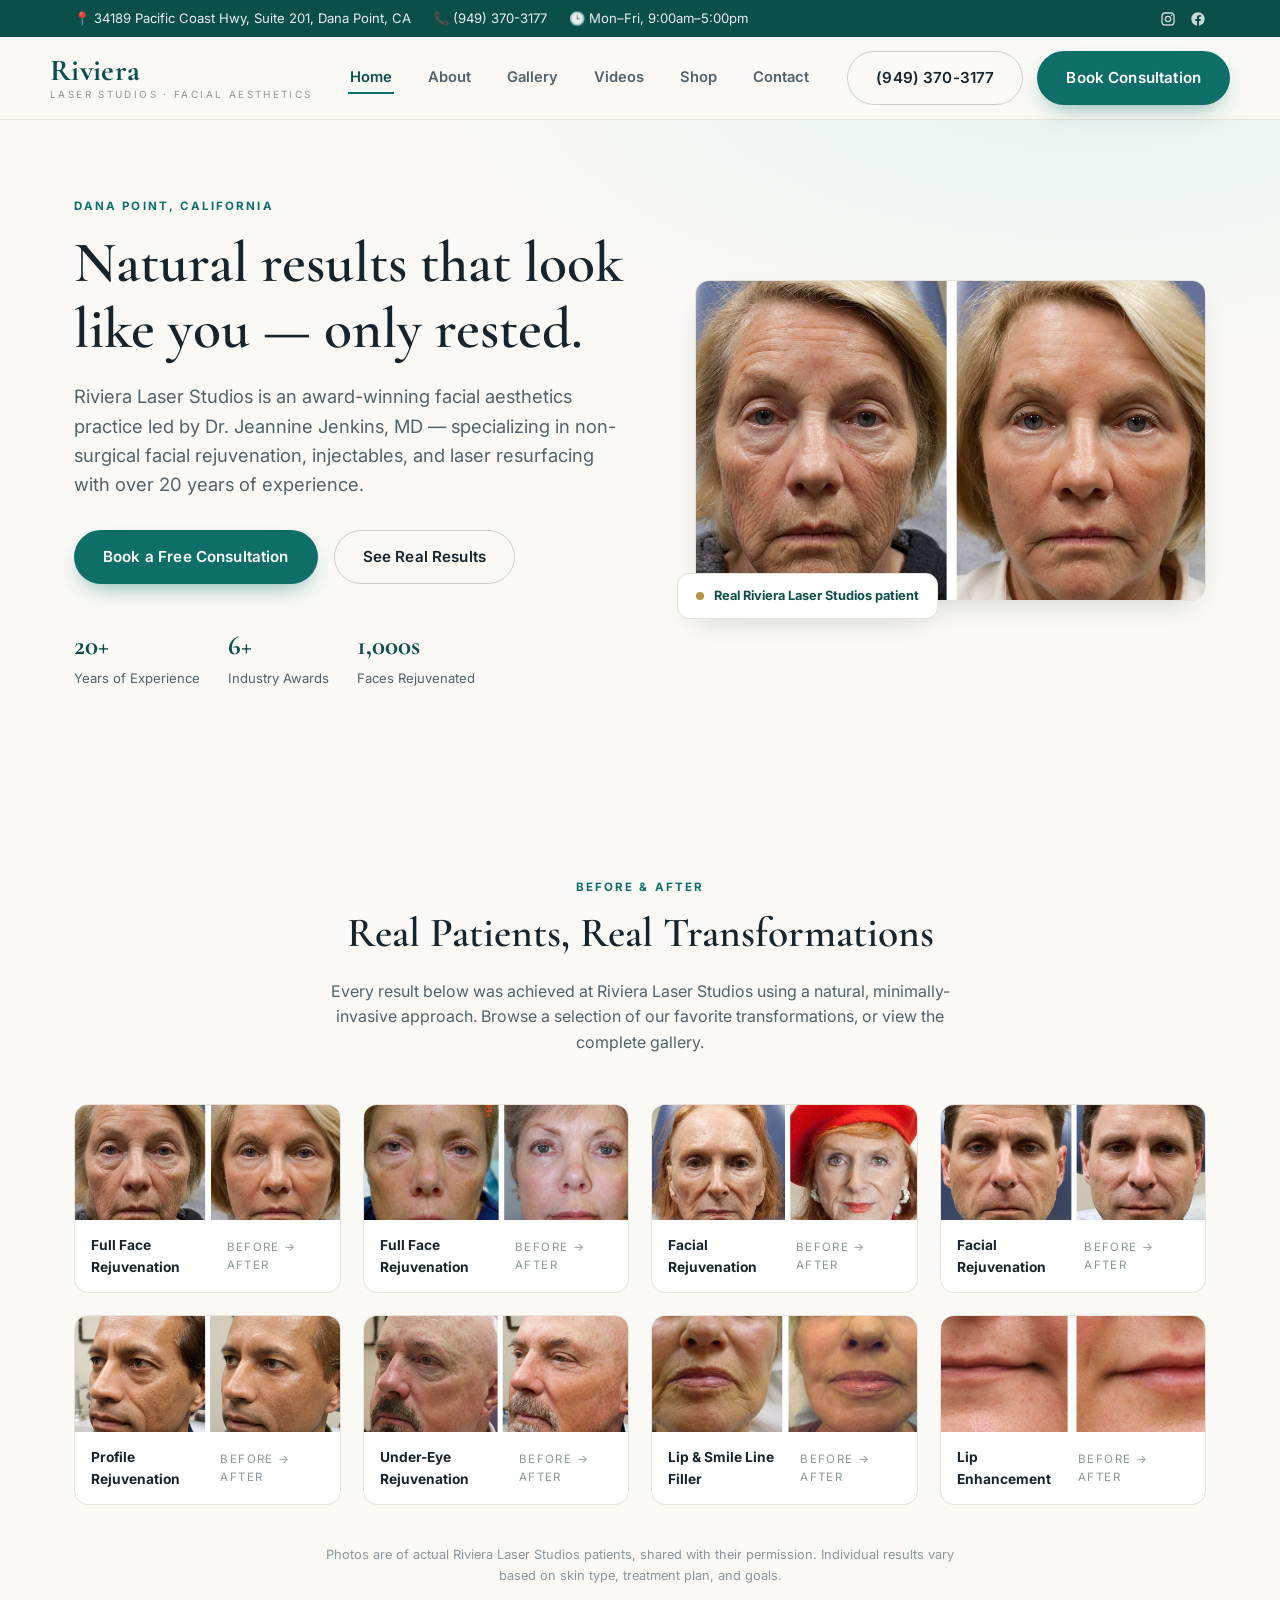
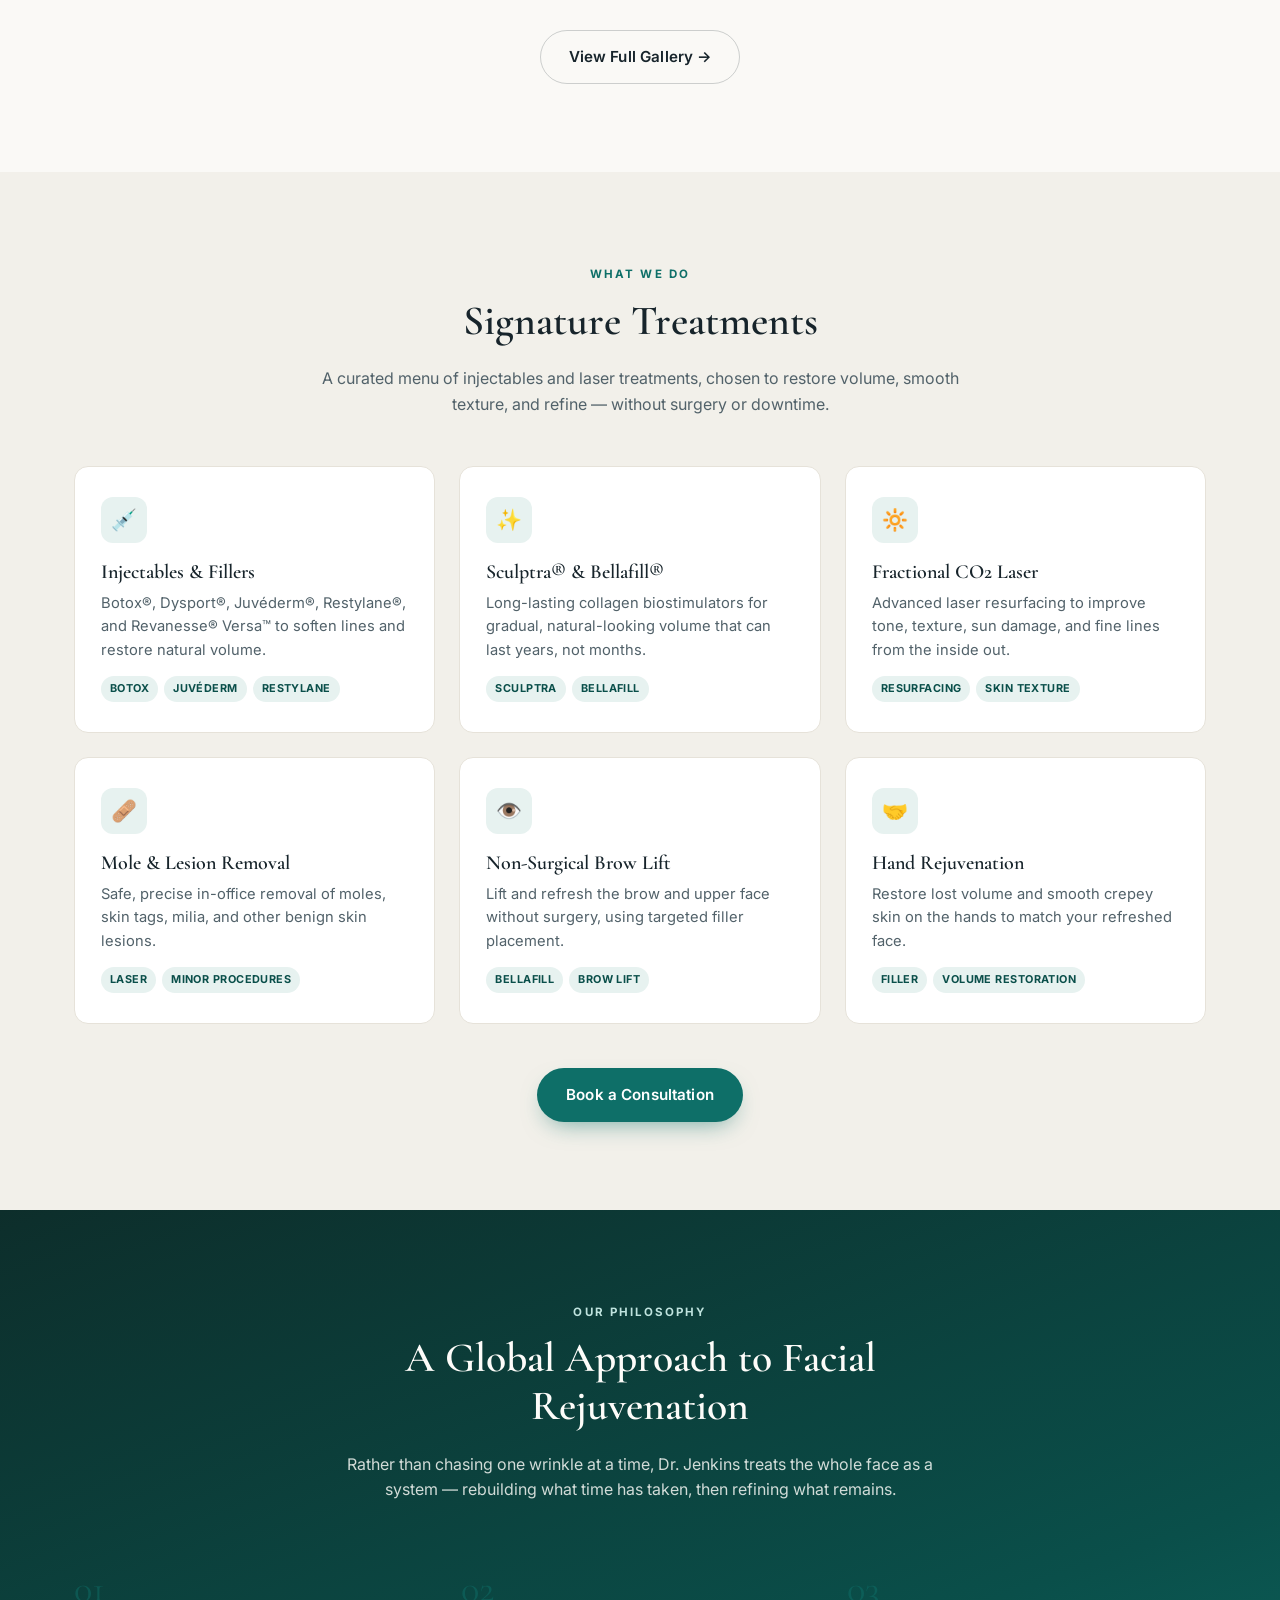
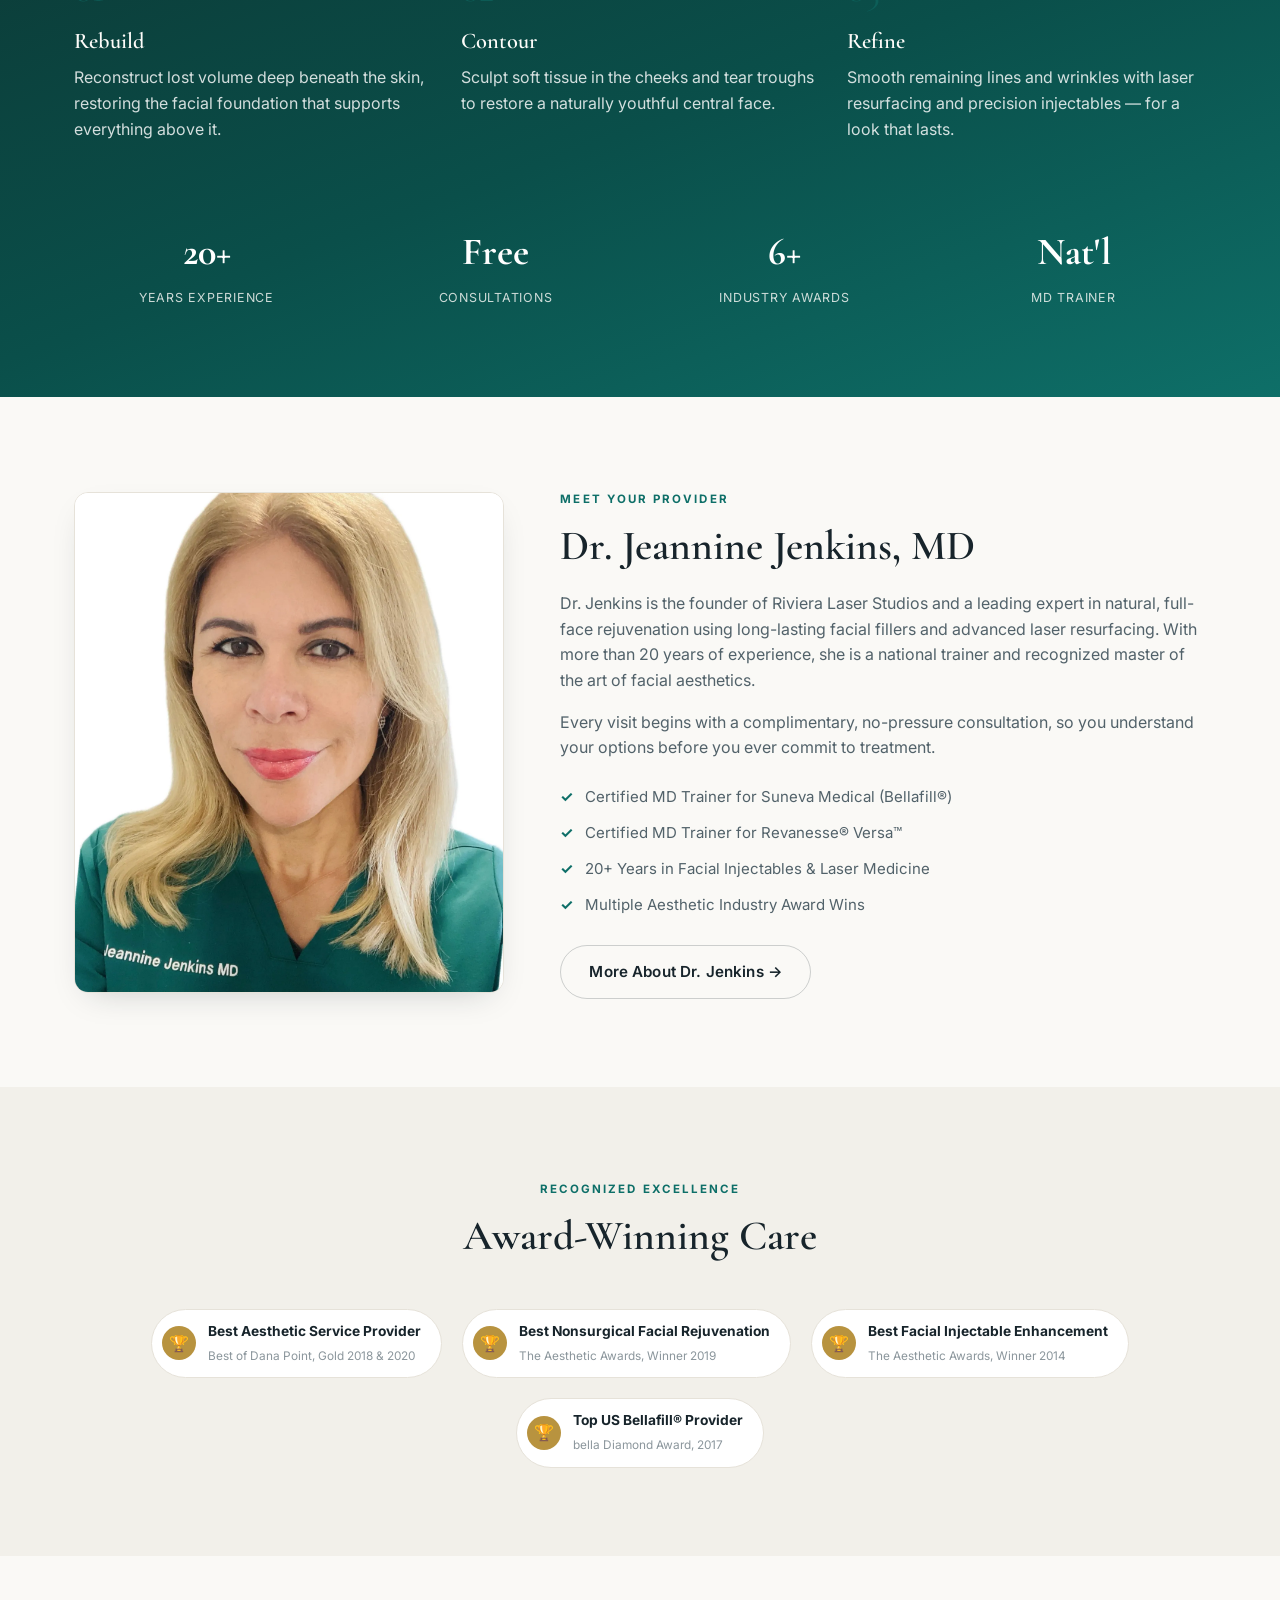
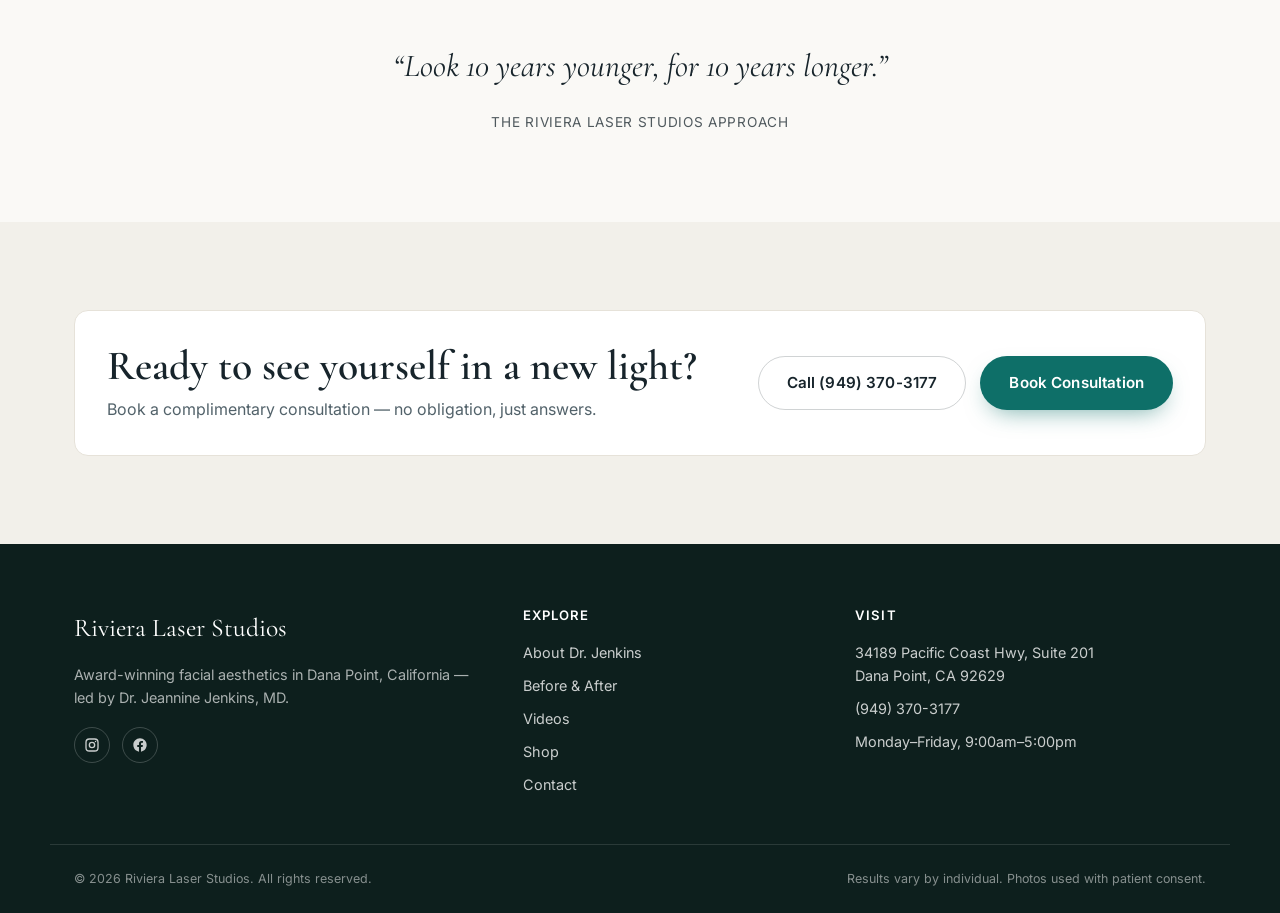
==== commit 5ead61ce: "Add Shop page with Square-ready checkout - New shop.html: EltaMD sunscreen/skincare, Riviera-branded" ====
--- a/index.html
+++ b/index.html
@@ -37,6 +37,7 @@
       <li><a href="about.html">About</a></li>
       <li><a href="gallery.html">Gallery</a></li>
       <li><a href="videos.html">Videos</a></li>
+      <li><a href="shop.html">Shop</a></li>
       <li><a href="contact.html">Contact</a></li>
     </ul>
     <div class="nav-cta">
@@ -285,6 +286,7 @@
         <li><a href="about.html">About Dr. Jenkins</a></li>
         <li><a href="gallery.html">Before &amp; After</a></li>
         <li><a href="videos.html">Videos</a></li>
+        <li><a href="shop.html">Shop</a></li>
         <li><a href="contact.html">Contact</a></li>
       </ul>
     </div>
--- a/css/styles.css
+++ b/css/styles.css
@@ -242,6 +242,10 @@
   .nav-cta .btn-outline { display: none; }
   .nav-toggle { display: block; }
 }
+@media (max-width: 560px) {
+  /* Not enough room next to the logo; Contact stays in the menu */
+  .nav-cta .btn-primary { display: none; }
+}
 
 /* ---------- Hero ---------- */
 .hero {
@@ -365,7 +369,8 @@
   justify-content: center;
   margin-bottom: 40px;
 }
-.filter-btn {
+.filter-btn,
+.shop-filter {
   border: 1px solid var(--border);
   background: #fff;
   padding: 9px 18px;
@@ -376,8 +381,10 @@
   color: var(--ink-soft);
   transition: all 0.15s ease;
 }
-.filter-btn:hover { border-color: var(--teal); color: var(--teal-dark); }
-.filter-btn.active { background: var(--teal); border-color: var(--teal); color: #fff; }
+.filter-btn:hover,
+.shop-filter:hover { border-color: var(--teal); color: var(--teal-dark); }
+.filter-btn.active,
+.shop-filter.active { background: var(--teal); border-color: var(--teal); color: #fff; }
 
 .disclaimer-note {
   text-align: center;
@@ -833,3 +840,472 @@
   font-size: 0.78rem;
   color: rgba(255,255,255,0.5);
 }
+
+/* ===========================================================
+   Shop
+   =========================================================== */
+[hidden] { display: none !important; }
+.sr-only {
+  position: absolute; width: 1px; height: 1px; padding: 0; margin: -1px;
+  overflow: hidden; clip: rect(0, 0, 0, 0); white-space: nowrap; border: 0;
+}
+.btn-sm { padding: 10px 18px; font-size: 0.85rem; }
+.btn:disabled { opacity: 0.6; cursor: progress; transform: none; }
+
+/* ---------- Header cart button ---------- */
+.cart-btn {
+  position: relative;
+  width: 46px; height: 46px;
+  border-radius: 50%;
+  border: 1px solid rgba(23,36,43,0.2);
+  background: transparent;
+  color: var(--ink);
+  display: inline-flex; align-items: center; justify-content: center;
+  cursor: pointer;
+  transition: border-color .18s ease, color .18s ease;
+}
+.cart-btn:hover { border-color: var(--teal); color: var(--teal); }
+.cart-count {
+  position: absolute;
+  top: -4px; right: -4px;
+  min-width: 20px; height: 20px;
+  padding: 0 5px;
+  border-radius: 999px;
+  background: var(--teal);
+  color: #fff;
+  font-size: 0.7rem;
+  font-weight: 700;
+  display: flex; align-items: center; justify-content: center;
+  border: 2px solid var(--bg);
+}
+
+/* ---------- Banner & perks ---------- */
+.checkout-banner {
+  background: var(--teal-pale);
+  color: var(--teal-dark);
+  border-bottom: 1px solid var(--border);
+}
+.checkout-banner .container {
+  padding-top: 16px; padding-bottom: 16px;
+  display: flex; gap: 10px; flex-wrap: wrap; align-items: baseline;
+  font-size: 0.92rem;
+}
+.shop-perks-wrap { padding: 28px 0; border-bottom: 1px solid var(--border); background: var(--surface); }
+.shop-perks {
+  display: grid;
+  grid-template-columns: repeat(4, 1fr);
+  gap: 20px;
+}
+@media (max-width: 900px) { .shop-perks { grid-template-columns: repeat(2, 1fr); } }
+@media (max-width: 480px) { .shop-perks { grid-template-columns: 1fr; } }
+.perk { display: flex; gap: 12px; align-items: center; }
+.perk-ic {
+  width: 40px; height: 40px; flex-shrink: 0;
+  border-radius: 50%;
+  background: var(--teal-pale);
+  color: var(--teal-dark);
+  display: flex; align-items: center; justify-content: center;
+  font-weight: 700;
+}
+.perk strong { display: block; font-size: 0.86rem; }
+.perk span { font-size: 0.78rem; color: var(--ink-faint); }
+
+/* ---------- Toolbar ---------- */
+.shop-section { padding-top: 56px; }
+.shop-toolbar {
+  display: flex;
+  justify-content: space-between;
+  align-items: center;
+  gap: 16px;
+  flex-wrap: wrap;
+  margin-bottom: 48px;
+}
+.shop-filters { display: flex; flex-wrap: wrap; gap: 10px; }
+.shop-sort { display: flex; align-items: center; gap: 10px; font-size: 0.82rem; font-weight: 600; color: var(--ink-soft); }
+.shop-sort select,
+.variant-select {
+  font: inherit;
+  font-size: 0.85rem;
+  color: var(--ink);
+  background: #fff;
+  border: 1px solid var(--border);
+  border-radius: 10px;
+  padding: 9px 12px;
+  cursor: pointer;
+}
+.shop-sort select:focus,
+.variant-select:focus { outline: none; border-color: var(--teal); box-shadow: 0 0 0 3px var(--teal-pale); }
+
+/* ---------- Category groups ---------- */
+.shop-group { margin-bottom: 72px; }
+.shop-group:last-child { margin-bottom: 0; }
+.shop-group-head {
+  display: flex;
+  justify-content: space-between;
+  align-items: flex-end;
+  gap: 20px;
+  padding-bottom: 18px;
+  margin-bottom: 28px;
+  border-bottom: 1px solid var(--border);
+}
+.shop-group-head h2 { margin-bottom: 6px; }
+.shop-group-head p { margin: 0; max-width: 62ch; }
+.group-tag {
+  flex-shrink: 0;
+  font-size: 0.7rem;
+  font-weight: 700;
+  letter-spacing: 0.1em;
+  text-transform: uppercase;
+  color: var(--gold);
+  border: 1px solid currentColor;
+  border-radius: 999px;
+  padding: 6px 12px;
+}
+@media (max-width: 640px) {
+  .shop-group-head { flex-direction: column; align-items: flex-start; }
+}
+.group-disclaimer {
+  font-size: 0.78rem;
+  color: var(--ink-faint);
+  margin: 22px 0 0;
+  max-width: 820px;
+}
+
+/* ---------- Product cards ---------- */
+.product-grid {
+  display: grid;
+  grid-template-columns: repeat(4, 1fr);
+  gap: 24px;
+}
+@media (max-width: 1100px) { .product-grid { grid-template-columns: repeat(3, 1fr); } }
+@media (max-width: 820px) { .product-grid { grid-template-columns: repeat(2, 1fr); } }
+@media (max-width: 540px) { .product-grid { grid-template-columns: 1fr; } }
+
+.product-card {
+  background: var(--surface);
+  border: 1px solid var(--border);
+  border-radius: var(--radius);
+  overflow: hidden;
+  display: flex;
+  flex-direction: column;
+  transition: transform 0.2s ease, box-shadow 0.2s ease;
+}
+.product-card:hover { transform: translateY(-4px); box-shadow: var(--shadow); }
+.product-media {
+  position: relative;
+  display: block;
+  width: 100%;
+  aspect-ratio: 1 / 1;
+  padding: 0;
+  border: 0;
+  background: #f6efe4;
+  cursor: zoom-in;
+  overflow: hidden;
+}
+.product-media img {
+  width: 100%; height: 100%;
+  object-fit: cover;
+  transition: transform 0.4s ease;
+}
+.product-card:hover .product-media img { transform: scale(1.04); }
+.product-badge {
+  position: absolute;
+  top: 12px; left: 12px;
+  background: #fff;
+  color: var(--teal-dark);
+  font-size: 0.68rem;
+  font-weight: 700;
+  letter-spacing: 0.08em;
+  text-transform: uppercase;
+  padding: 5px 10px;
+  border-radius: 999px;
+  box-shadow: 0 4px 12px -6px rgba(23,36,43,0.35);
+}
+.rx-badge {
+  position: absolute;
+  top: 12px; right: 12px;
+  width: 34px; height: 34px;
+  border-radius: 50%;
+  background: var(--teal);
+  color: #fff;
+  font-size: 0.74rem;
+  font-weight: 700;
+  display: flex; align-items: center; justify-content: center;
+}
+.qv-hint {
+  position: absolute;
+  left: 50%; bottom: 14px;
+  transform: translate(-50%, 8px);
+  background: rgba(23,36,43,0.82);
+  color: #fff;
+  font-size: 0.74rem;
+  font-weight: 600;
+  padding: 6px 14px;
+  border-radius: 999px;
+  opacity: 0;
+  transition: opacity .2s ease, transform .2s ease;
+}
+.product-media:hover .qv-hint,
+.product-media:focus-visible .qv-hint { opacity: 1; transform: translate(-50%, 0); }
+
+.product-body {
+  padding: 18px 18px 20px;
+  display: flex;
+  flex-direction: column;
+  flex: 1;
+}
+.product-brand {
+  font-size: 0.68rem;
+  font-weight: 700;
+  letter-spacing: 0.14em;
+  text-transform: uppercase;
+  color: var(--teal);
+  margin-bottom: 6px;
+}
+.product-name,
+.product-price,
+.qv-info h2,
+.qv-price,
+.cart-row strong { font-variant-numeric: lining-nums; }
+.product-name { font-size: 1.3rem; margin-bottom: 6px; }
+.product-name button {
+  all: unset;
+  cursor: pointer;
+}
+.product-name button:hover { color: var(--teal-dark); }
+.product-name button:focus-visible { outline: 2px solid var(--teal); outline-offset: 2px; }
+.product-tagline { font-size: 0.86rem; margin-bottom: 14px; }
+.product-options { margin-top: auto; }
+.product-options .variant-select { width: 100%; }
+.variant-single {
+  display: block;
+  font-size: 0.85rem;
+  color: var(--ink-soft);
+  padding: 9px 12px;
+  border-radius: 10px;
+  background: var(--surface-soft);
+}
+.product-buy {
+  display: flex;
+  align-items: center;
+  justify-content: space-between;
+  gap: 10px;
+  margin-top: 14px;
+}
+.product-price {
+  font-family: var(--font-display);
+  font-size: 1.55rem;
+  font-weight: 700;
+  color: var(--ink);
+}
+.rx-note {
+  margin: 10px 0 0;
+  font-size: 0.74rem;
+  font-weight: 600;
+  color: var(--teal-dark);
+}
+
+/* ---------- Cart drawer ---------- */
+.drawer-overlay {
+  position: fixed;
+  inset: 0;
+  background: rgba(10, 16, 19, 0.5);
+  z-index: 900;
+}
+.cart-drawer {
+  position: fixed;
+  top: 0; right: 0;
+  height: 100%;
+  width: min(430px, 100%);
+  background: var(--surface);
+  z-index: 950;
+  display: flex;
+  flex-direction: column;
+  box-shadow: -20px 0 60px -20px rgba(0,0,0,0.3);
+  transform: translateX(100%);
+  visibility: hidden;
+  transition: transform .3s ease, visibility 0s linear .3s;
+}
+.cart-drawer.open {
+  transform: none;
+  visibility: visible;
+  transition: transform .3s ease;
+}
+.cart-head {
+  display: flex;
+  align-items: center;
+  justify-content: space-between;
+  padding: 20px 24px;
+  border-bottom: 1px solid var(--border);
+}
+.cart-head h3 { margin: 0; font-size: 1.6rem; }
+.icon-btn {
+  width: 38px; height: 38px;
+  border-radius: 50%;
+  border: 1px solid var(--border);
+  background: #fff;
+  font-size: 1.5rem;
+  line-height: 1;
+  color: var(--ink);
+  cursor: pointer;
+  display: flex; align-items: center; justify-content: center;
+}
+.icon-btn:hover { border-color: var(--teal); color: var(--teal); }
+.cart-body { flex: 1; overflow-y: auto; padding: 4px 24px; }
+.cart-empty { text-align: center; padding: 64px 0; }
+.cart-line {
+  display: grid;
+  grid-template-columns: 72px 1fr auto;
+  gap: 14px;
+  padding: 16px 0;
+  border-bottom: 1px solid var(--border);
+}
+.cart-line:last-child { border-bottom: 0; }
+.cart-line img { width: 72px; height: 72px; object-fit: cover; border-radius: 10px; background: #f6efe4; }
+.cart-line-info { display: flex; flex-direction: column; min-width: 0; }
+.cart-line-info .product-brand { margin-bottom: 2px; font-size: 0.62rem; }
+.cart-line-info strong { font-size: 0.9rem; line-height: 1.3; }
+.cart-line-var { font-size: 0.8rem; color: var(--ink-faint); }
+.cart-line-end { display: flex; flex-direction: column; align-items: flex-end; justify-content: space-between; font-size: 0.92rem; }
+.qty {
+  margin-top: 8px;
+  display: inline-flex;
+  align-items: center;
+  align-self: flex-start;
+  border: 1px solid var(--border);
+  border-radius: 999px;
+}
+.qty button {
+  width: 30px; height: 30px;
+  border: 0; background: none;
+  font-size: 1rem;
+  cursor: pointer;
+  color: var(--ink);
+  border-radius: 50%;
+}
+.qty button:hover { color: var(--teal); }
+.qty span { min-width: 22px; text-align: center; font-size: 0.85rem; font-weight: 600; }
+.link-btn {
+  background: none; border: 0; padding: 0;
+  font: inherit; font-size: 0.76rem;
+  color: var(--ink-faint);
+  text-decoration: underline;
+  cursor: pointer;
+}
+.link-btn:hover { color: var(--ink); }
+.cart-foot {
+  border-top: 1px solid var(--border);
+  padding: 18px 24px 22px;
+  background: var(--surface-soft);
+}
+.ship-progress { font-size: 0.82rem; color: var(--ink-soft); margin-bottom: 14px; }
+.ship-bar { height: 6px; border-radius: 999px; background: var(--border); margin-top: 8px; overflow: hidden; }
+.ship-bar span { display: block; height: 100%; background: var(--teal); border-radius: inherit; transition: width .3s ease; }
+.cart-row { display: flex; justify-content: space-between; align-items: baseline; margin-bottom: 6px; }
+.cart-row strong { font-family: var(--font-display); font-size: 1.5rem; }
+.cart-row--muted { font-size: 0.8rem; color: var(--ink-faint); margin-bottom: 14px; }
+.rx-ack {
+  background: #fbf5e8;
+  border: 1px solid #ecdcb5;
+  border-radius: 10px;
+  padding: 12px 14px;
+  margin-bottom: 14px;
+  font-size: 0.8rem;
+}
+.rx-ack p { margin: 0 0 8px; color: var(--ink-soft); font-size: 0.8rem; }
+.rx-ack label { display: flex; gap: 8px; align-items: flex-start; font-weight: 600; cursor: pointer; }
+.rx-ack input { margin-top: 3px; accent-color: var(--teal); }
+.cart-message {
+  border-radius: 10px;
+  padding: 12px 14px;
+  font-size: 0.82rem;
+  margin-bottom: 14px;
+}
+.cart-message a { text-decoration: underline; font-weight: 600; }
+.cart-message--info { background: var(--teal-pale); color: var(--teal-dark); }
+.cart-message--warn { background: #fcebe7; color: #8a2d1c; }
+.cart-secure { text-align: center; font-size: 0.75rem; color: var(--ink-faint); margin: 10px 0 0; }
+
+/* ---------- Quick view ---------- */
+.qv-modal {
+  position: fixed;
+  inset: 0;
+  z-index: 1000;
+  background: rgba(10, 16, 19, 0.6);
+  display: flex;
+  align-items: center;
+  justify-content: center;
+  padding: 24px;
+}
+.qv-inner {
+  position: relative;
+  background: var(--surface);
+  border-radius: var(--radius);
+  width: 100%;
+  max-width: 940px;
+  max-height: calc(100vh - 48px);
+  overflow-y: auto;
+  box-shadow: 0 30px 80px rgba(0,0,0,0.35);
+}
+.qv-close { position: absolute; top: 14px; right: 14px; z-index: 2; }
+.qv-content { display: grid; grid-template-columns: 1fr 1fr; }
+@media (max-width: 760px) { .qv-content { grid-template-columns: 1fr; } }
+.qv-media { position: relative; background: #f6efe4; }
+.qv-media .rx-badge { right: auto; left: 14px; top: 14px; }
+.qv-media img { width: 100%; height: 100%; aspect-ratio: 1 / 1; object-fit: cover; }
+.qv-info { padding: 36px 32px; display: flex; flex-direction: column; }
+.qv-info h2 { font-size: 2rem; margin-bottom: 6px; }
+.qv-price {
+  font-family: var(--font-display);
+  font-size: 1.8rem;
+  font-weight: 700;
+  color: var(--teal-dark);
+  margin-bottom: 14px;
+}
+.qv-info p { font-size: 0.92rem; }
+.qv-highlights {
+  list-style: none;
+  margin: 0 0 20px;
+  padding: 0;
+  display: grid;
+  gap: 8px;
+  font-size: 0.88rem;
+  color: var(--ink-soft);
+}
+.qv-highlights li::before { content: "✓"; color: var(--teal); font-weight: 700; margin-right: 10px; }
+.qv-info .product-options { margin: 0 0 16px; }
+.qv-rx {
+  background: #fbf5e8;
+  border: 1px solid #ecdcb5;
+  border-radius: 10px;
+  padding: 12px 14px;
+  font-size: 0.82rem;
+  color: var(--ink-soft);
+  margin-bottom: 16px;
+}
+.qv-rx strong { color: var(--ink); }
+
+/* ---------- Toast ---------- */
+.toast {
+  position: fixed;
+  right: 24px; bottom: 24px;
+  z-index: 1100;
+  display: flex;
+  align-items: center;
+  gap: 12px;
+  background: var(--ink);
+  color: #fff;
+  border-radius: 14px;
+  padding: 12px;
+  box-shadow: 0 20px 50px -15px rgba(0,0,0,0.5);
+  max-width: 420px;
+  opacity: 0;
+  transform: translateY(16px);
+  transition: opacity .25s ease, transform .25s ease;
+}
+.toast.show { opacity: 1; transform: none; }
+.toast img { width: 44px; height: 44px; border-radius: 8px; object-fit: cover; }
+.toast div { display: flex; flex-direction: column; font-size: 0.8rem; min-width: 0; }
+.toast div span { color: rgba(255,255,255,0.7); white-space: nowrap; overflow: hidden; text-overflow: ellipsis; }
+.toast .btn { flex-shrink: 0; }
+@media (max-width: 540px) { .toast { left: 16px; right: 16px; bottom: 16px; } }
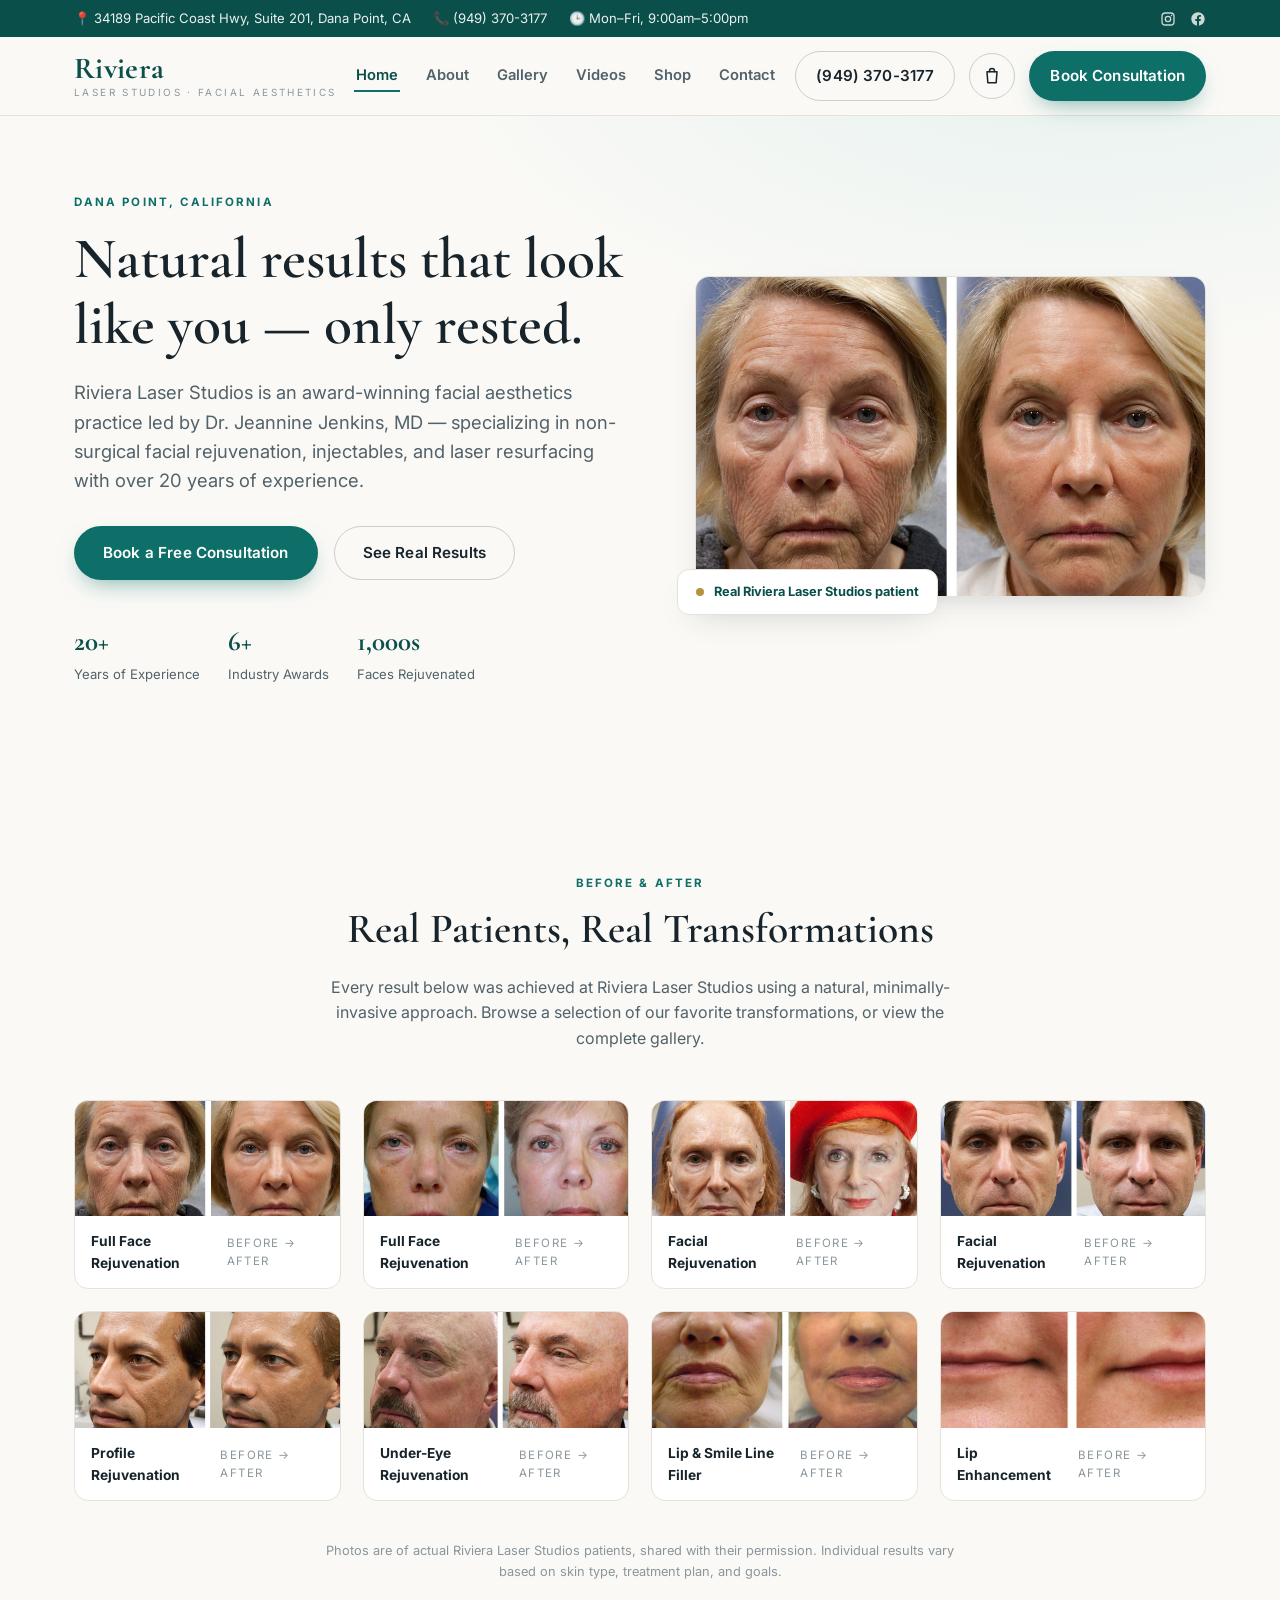
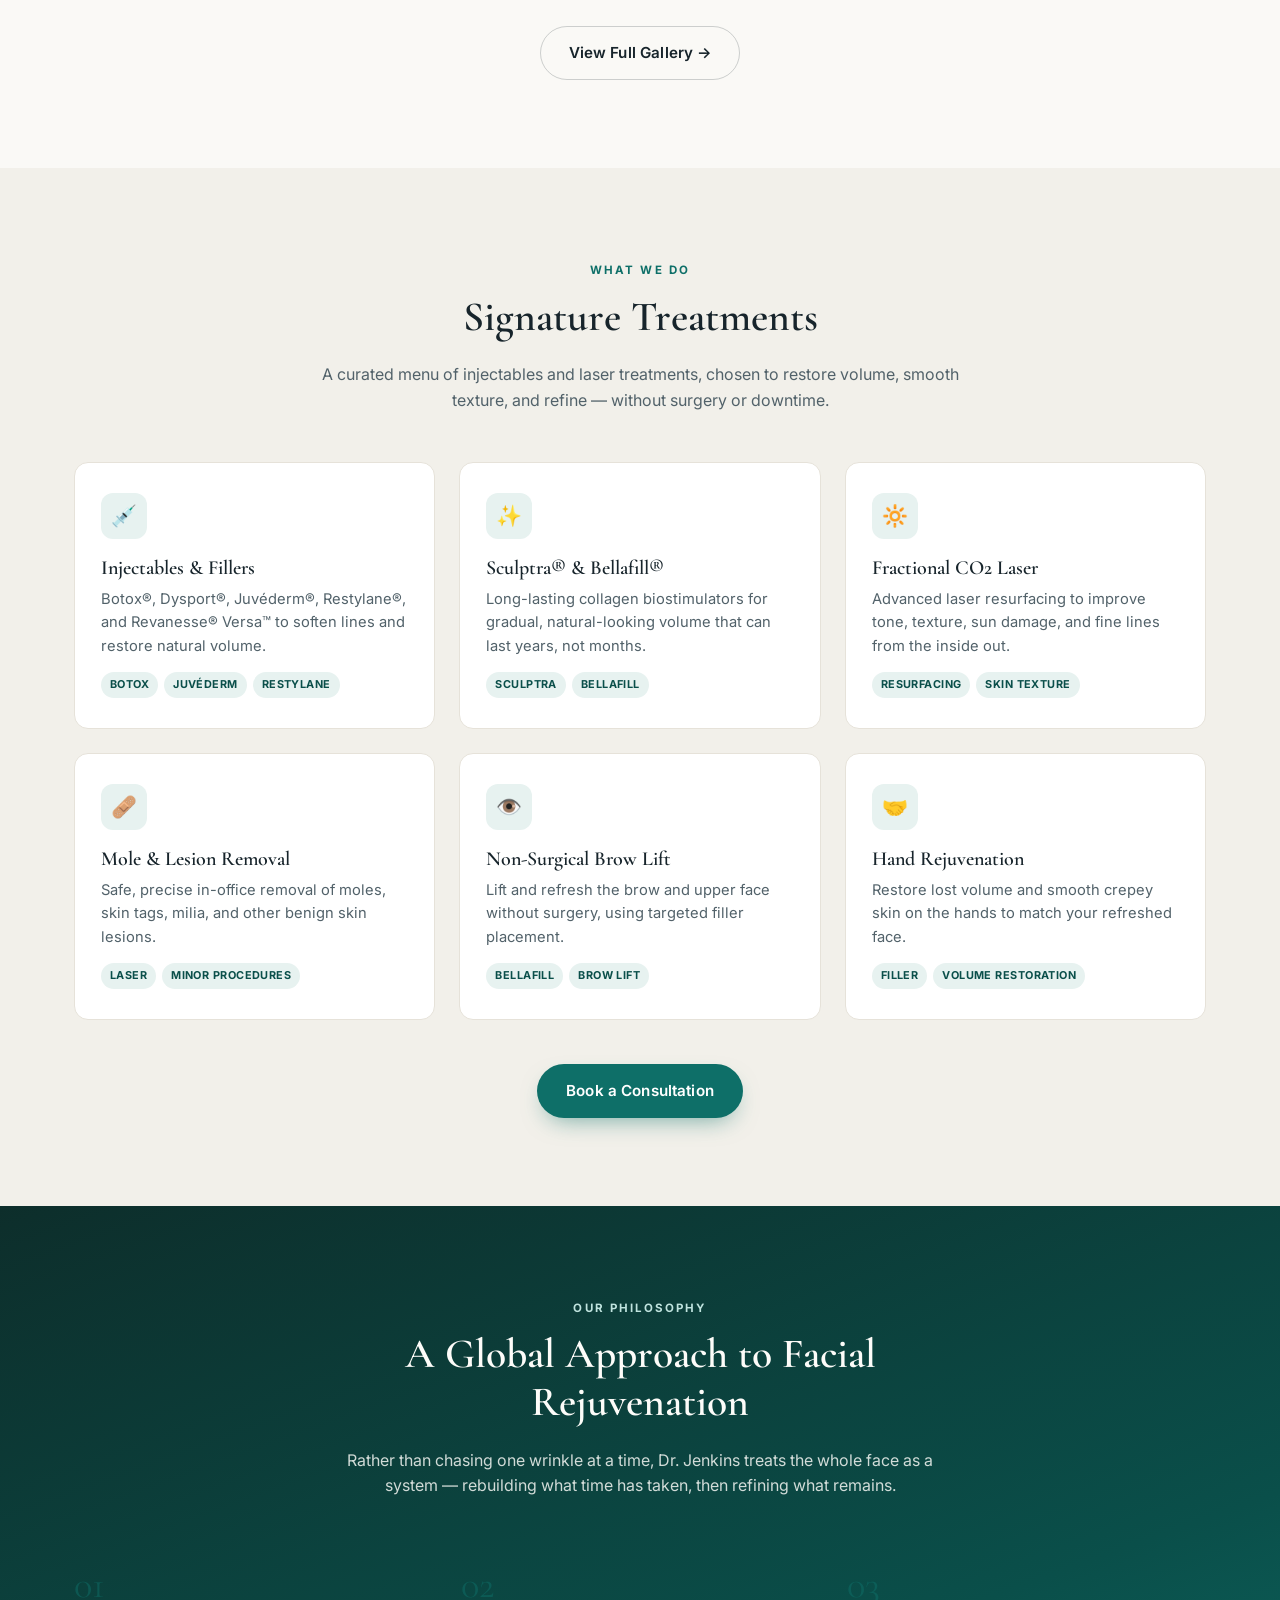
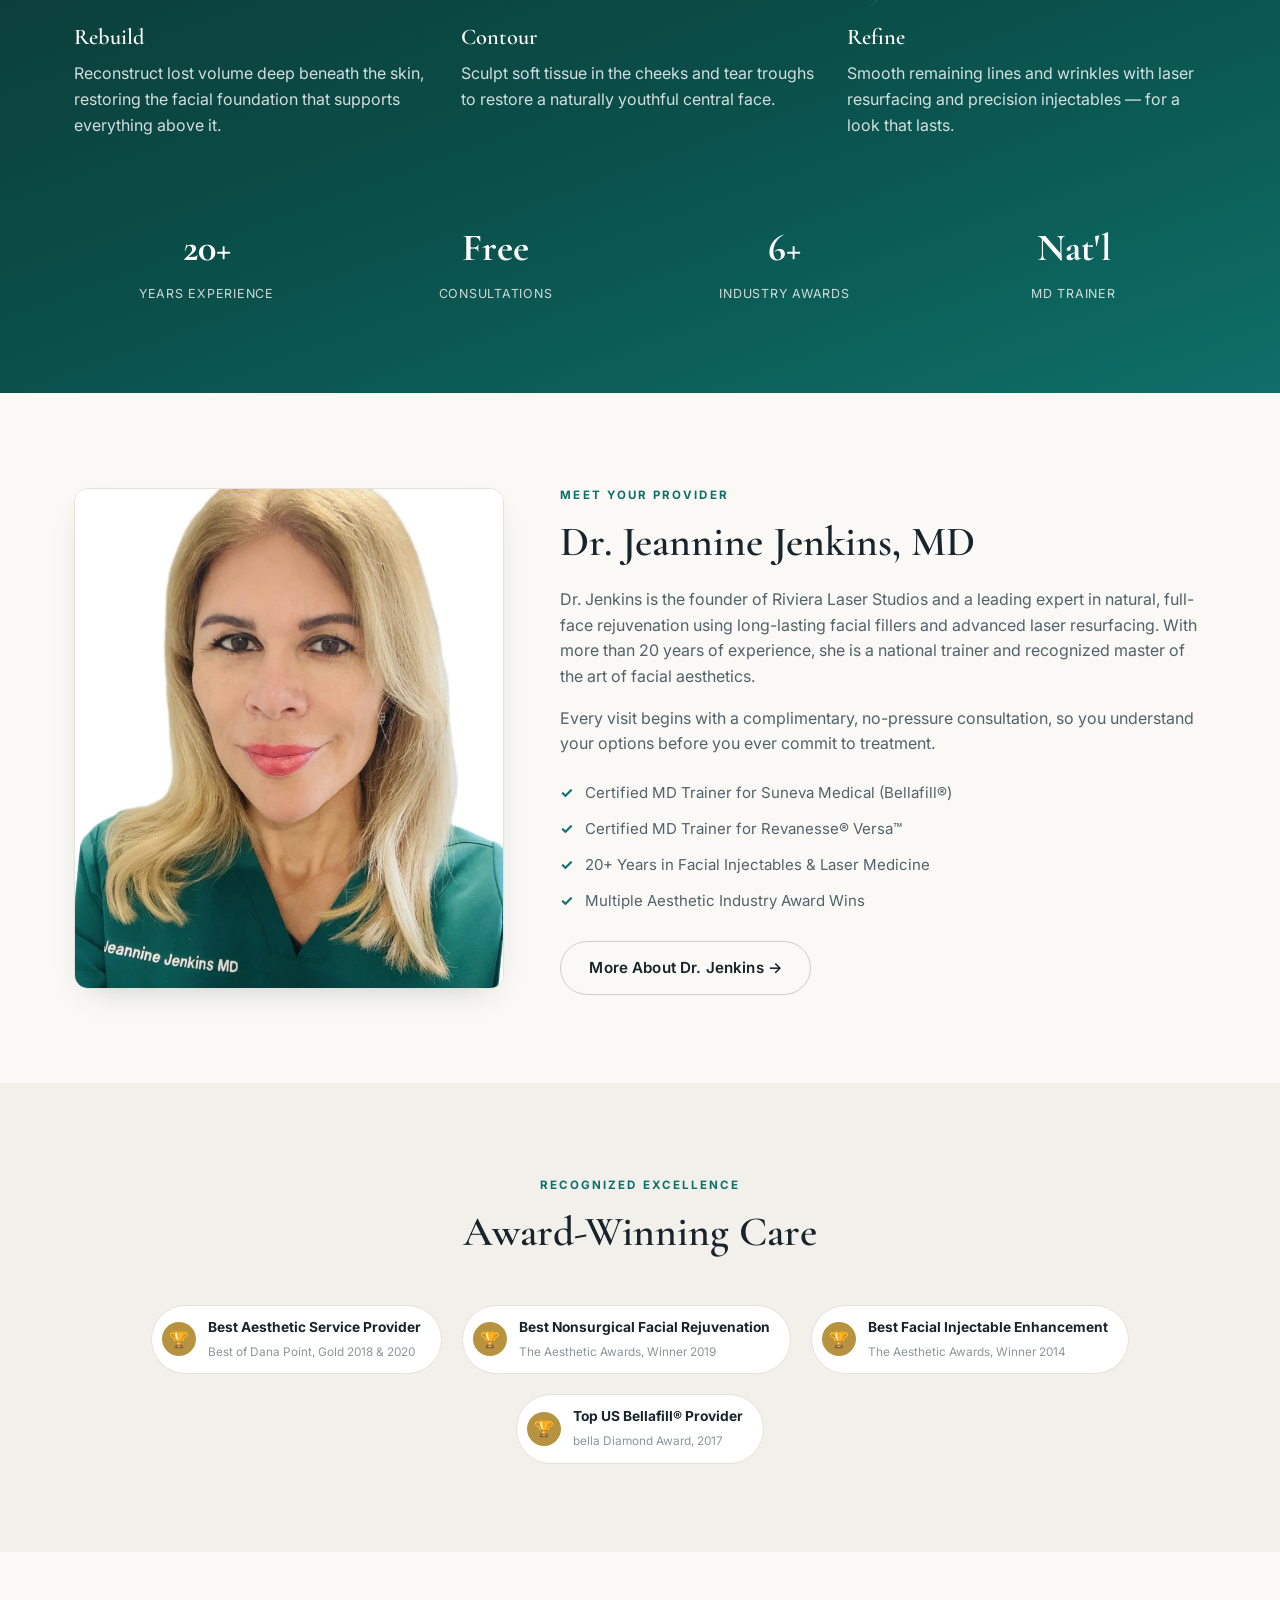
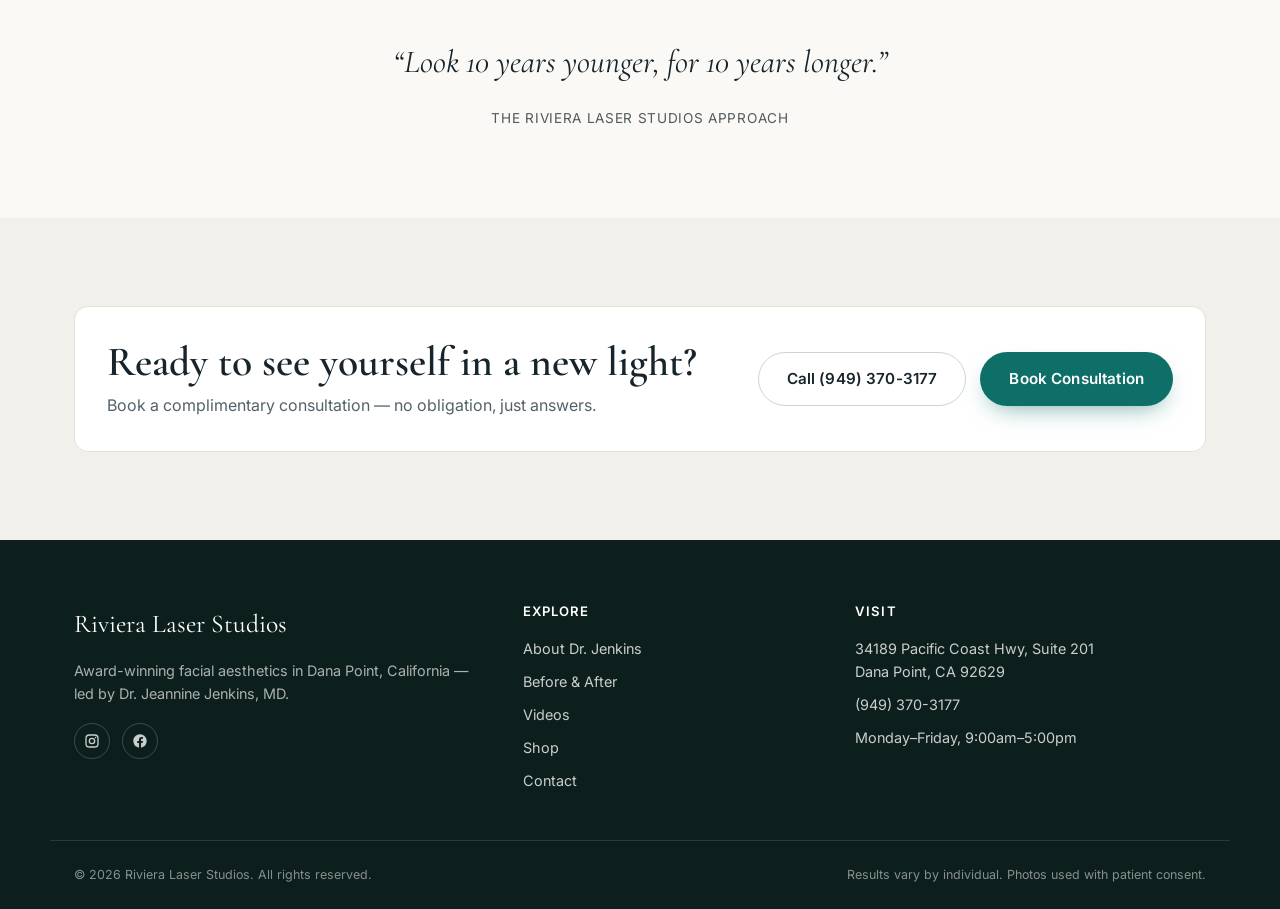
==== commit 8899470d: "Add shop bag link to site header; cart icon on shop page - Bag icon in the header of every page link" ====
--- a/index.html
+++ b/index.html
@@ -42,6 +42,7 @@
     </ul>
     <div class="nav-cta">
       <a href="tel:+19493703177" class="btn btn-outline">(949) 370-3177</a>
+      <a href="shop.html" class="cart-btn" aria-label="Shop"><svg xmlns="http://www.w3.org/2000/svg" viewBox="0 0 24 24" width="20" height="20" fill="none" stroke="currentColor" stroke-width="1.8" stroke-linecap="round" stroke-linejoin="round"><path d="M6 7h12l-1 13H7L6 7z"/><path d="M9 7V6a3 3 0 0 1 6 0v1"/></svg></a>
       <a href="contact.html" class="btn btn-primary">Book Consultation</a>
       <button class="nav-toggle" aria-label="Menu"><span></span><span></span><span></span></button>
     </div>
--- a/css/styles.css
+++ b/css/styles.css
@@ -163,7 +163,9 @@
   display: flex;
   align-items: center;
   justify-content: space-between;
-  padding: 14px 0;
+  gap: 16px;
+  padding-top: 14px;
+  padding-bottom: 14px;
 }
 .brand {
   display: flex;
@@ -187,7 +189,7 @@
 .nav-links {
   display: flex;
   align-items: center;
-  gap: 32px;
+  gap: 24px;
   list-style: none;
   margin: 0;
   padding: 0;
@@ -205,6 +207,7 @@
   border-color: var(--teal);
 }
 .nav-cta { display: flex; align-items: center; gap: 14px; }
+.nav-cta .btn { padding: 12px 20px; }
 .nav-toggle {
   display: none;
   background: none;
@@ -221,7 +224,11 @@
   transition: 0.2s;
 }
 
-@media (max-width: 900px) {
+@media (max-width: 1200px) {
+  /* Phone number is still in the topbar */
+  .nav-cta .btn-outline { display: none; }
+}
+@media (max-width: 1024px) {
   .nav-links {
     position: absolute;
     top: 100%;
@@ -239,12 +246,14 @@
   .nav-links.open { display: flex; }
   .nav-links li { width: 100%; }
   .nav-links a { display: block; padding: 12px 0; border-bottom: 1px solid var(--border); }
-  .nav-cta .btn-outline { display: none; }
   .nav-toggle { display: block; }
 }
-@media (max-width: 560px) {
+@media (max-width: 640px) {
   /* Not enough room next to the logo; Contact stays in the menu */
   .nav-cta .btn-primary { display: none; }
+}
+@media (max-width: 480px) {
+  .brand .brand-sub { font-size: 0.58rem; letter-spacing: 0.1em; }
 }
 
 /* ---------- Hero ---------- */
